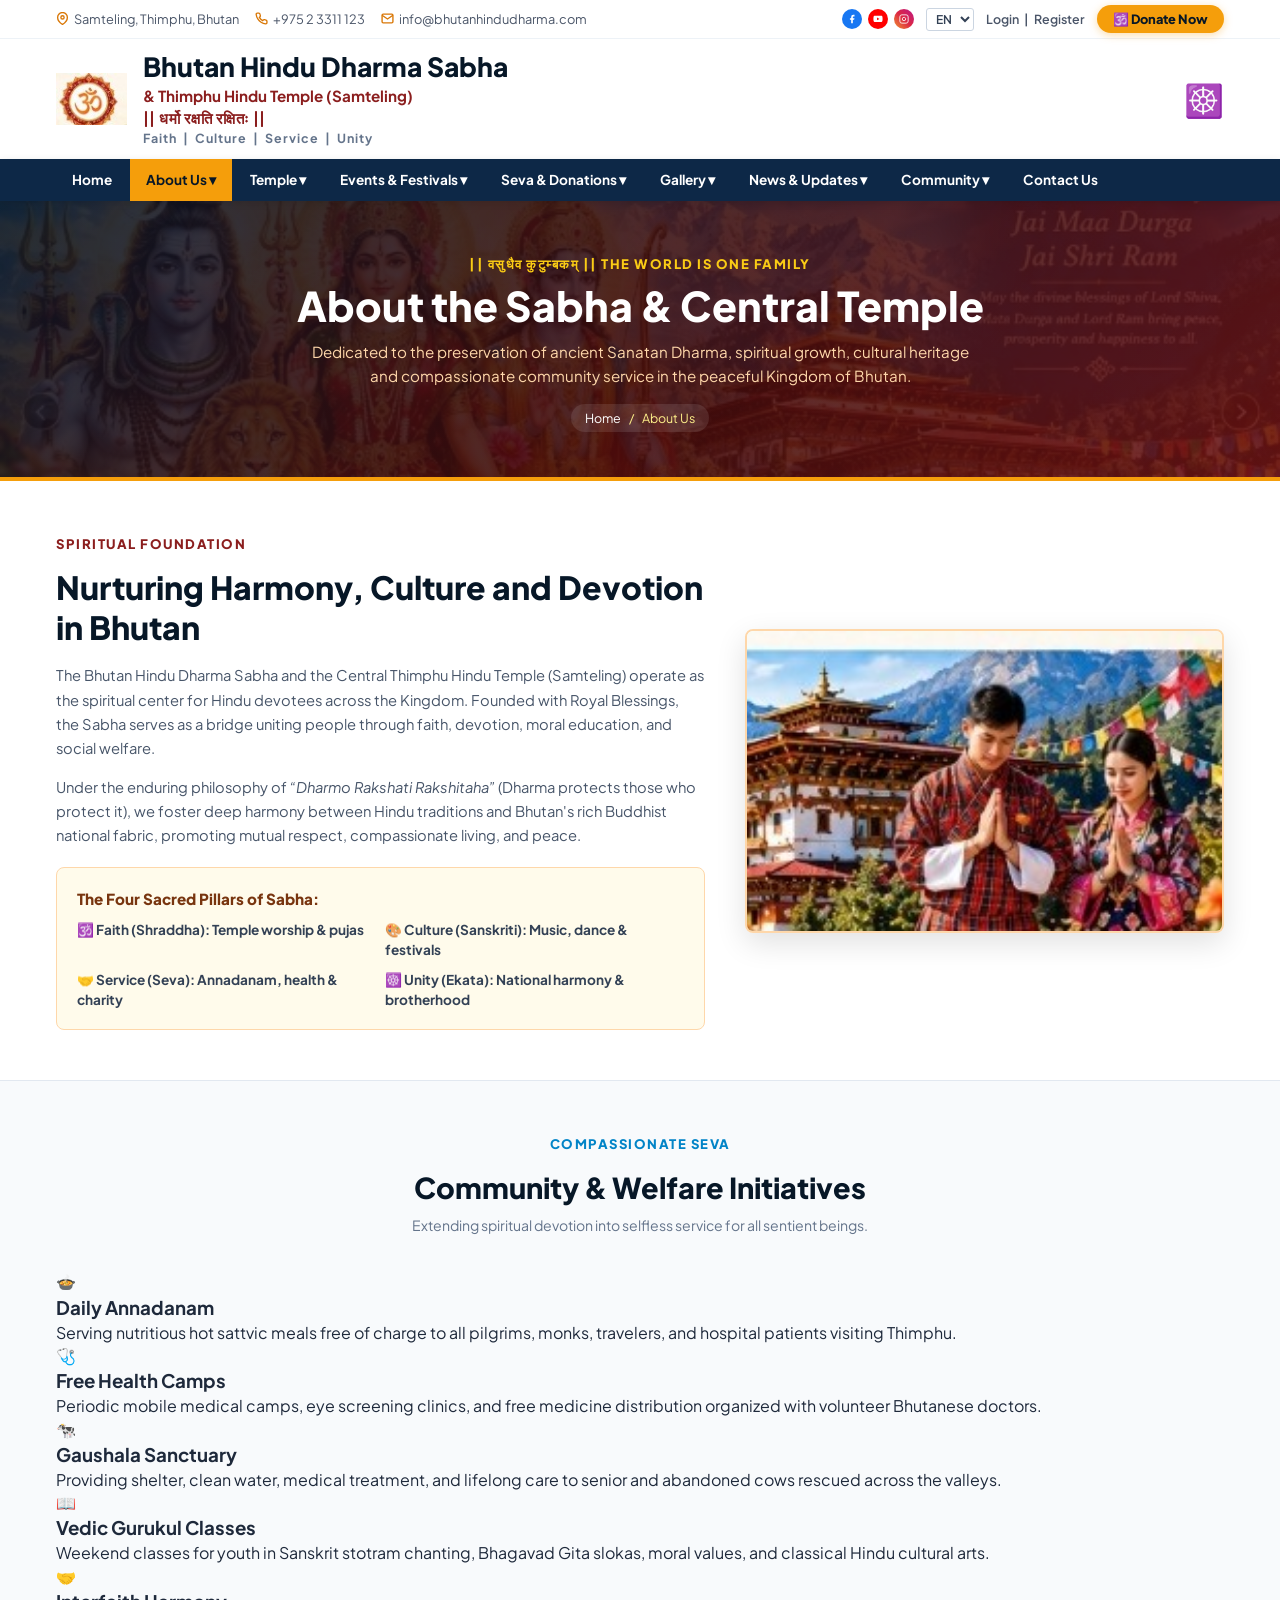
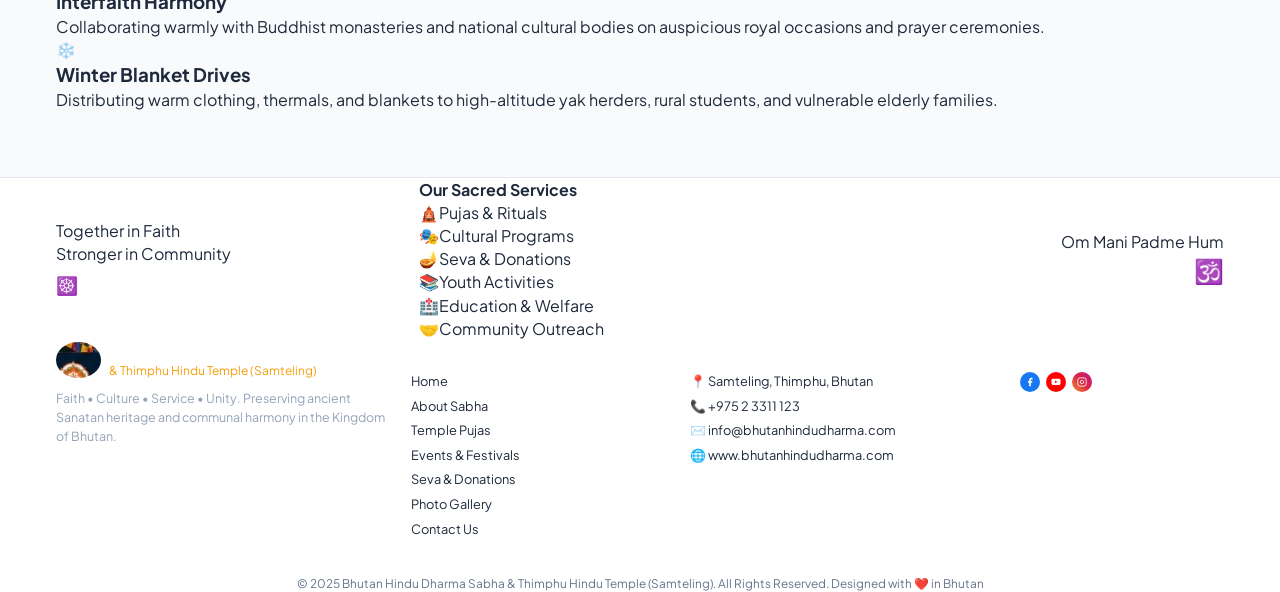
==== about.html @ c42af95c "Complete all public pages: donate seva, events panchang, pujas, about sabha, gallery, contact with m" ====
<!DOCTYPE html>
<html lang="en">
<head>
  <meta charset="UTF-8">
  <meta name="viewport" content="width=device-width, initial-scale=1.0">
  <title>About Us | Bhutan Hindu Dharma Sabha &amp; Thimphu Temple (Samteling)</title>
  <meta name="description" content="Discover the history, spiritual mission, and social welfare activities of Bhutan Hindu Dharma Sabha and the Central Thimphu Hindu Temple in Samteling.">
  <link rel="stylesheet" href="css/style.css">
  <link rel="preconnect" href="https://fonts.googleapis.com">
  <link rel="preconnect" href="https://fonts.gstatic.com" crossorigin>
  <link href="https://fonts.googleapis.com/css2?family=Plus+Jakarta+Sans:wght@500;600;700;800;900&display=swap" rel="stylesheet">
</head>
<body>

  <!-- TOP BAR -->
  <header class="temple-top-bar">
    <div class="container">
      <div class="top-bar-contact-info">
        <div class="top-contact-item">
          <svg width="13" height="13" viewBox="0 0 24 24" fill="none" stroke="currentColor" stroke-width="2.5"><path d="M21 10c0 7-9 13-9 13s-9-6-9-13a9 9 0 0 1 18 0z"></path><circle cx="12" cy="10" r="3"></circle></svg>
          <span>Samteling, Thimphu, Bhutan</span>
        </div>
        <div class="top-contact-item">
          <svg width="13" height="13" viewBox="0 0 24 24" fill="none" stroke="currentColor" stroke-width="2.5"><path d="M22 16.92v3a2 2 0 0 1-2.18 2 19.79 19.79 0 0 1-8.63-3.07 19.5 19.5 0 0 1-6-6 19.79 19.79 0 0 1-3.07-8.67A2 2 0 0 1 4.11 2h3a2 2 0 0 1 2 1.72 12.84 12.84 0 0 0 .7 2.81 2 2 0 0 1-.45 2.11L8.09 9.91a16 16 0 0 0 6 6l1.27-1.27a2 2 0 0 1 2.11-.45 12.84 12.84 0 0 0 2.81.7A2 2 0 0 1 22 16.92z"></path></svg>
          <a href="tel:+97523311123">+975 2 3311 123</a>
        </div>
        <div class="top-contact-item">
          <svg width="13" height="13" viewBox="0 0 24 24" fill="none" stroke="currentColor" stroke-width="2.5"><path d="M4 4h16c1.1 0 2 .9 2 2v12c0 1.1-.9 2-2 2H4c-1.1 0-2-.9-2-2V6c0-1.1.9-2 2-2z"></path><polyline points="22,6 12,13 2,6"></polyline></svg>
          <a href="mailto:info@bhutanhindudharma.com">info@bhutanhindudharma.com</a>
        </div>
      </div>

      <div class="top-bar-user-area">
        <div class="temple-social-row">
          <a href="#" class="social-circle-temple fb"><svg width="10" height="10" viewBox="0 0 24 24" fill="currentColor"><path d="M18 2h-3a5 5 0 0 0-5 5v3H7v4h3v8h4v-8h3l1-4h-4V7a1 1 0 0 1 1-1h3z"/></svg></a>
          <a href="#" class="social-circle-temple yt"><svg width="10" height="10" viewBox="0 0 24 24" fill="currentColor"><path d="M22.54 6.42a2.78 2.78 0 0 0-1.94-2C18.88 4 12 4 12 4s-6.88 0-8.6.46a2.78 2.78 0 0 0-1.94 2A29 29 0 0 0 1 11.75a29 29 0 0 0 .46 5.33A2.78 2.78 0 0 0 3.4 19c1.72.46 8.6.46 8.6.46s6.88 0 8.6-.46a2.78 2.78 0 0 0 1.94-2 29 29 0 0 0 .46-5.25 29 29 0 0 0-.46-5.33zM9.75 15.02V8.48l5.75 3.27-5.75 3.27z"/></svg></a>
          <a href="#" class="social-circle-temple ig"><svg width="10" height="10" viewBox="0 0 24 24" fill="none" stroke="currentColor" stroke-width="2"><rect x="2" y="2" width="20" height="20" rx="5" ry="5"></rect><path d="M16 11.37A4 4 0 1 1 12.63 8 4 4 0 0 1 16 11.37z"></path></svg></a>
        </div>

        <select class="lang-dropdown-mini" aria-label="Language selection">
          <option>EN</option>
          <option>DZ</option>
        </select>

        <div class="user-login-register">
          <a href="#" onclick="alert('Devotee Portal Login')">Login</a>
          <span>|</span>
          <a href="#" onclick="alert('Register as Member')">Register</a>
        </div>

        <button type="button" class="btn-donate-saffron" data-open-modal="donate">
          <span>🕉️ Donate Now</span>
        </button>
      </div>
    </div>
  </header>

  <!-- MAIN HEADER -->
  <header class="temple-main-header">
    <div class="container temple-header-row">
      <div class="temple-brand-cluster">
        <a href="index.html" style="display:flex; align-items:center; gap:16px;">
          <img src="assets/om-crest.jpg" alt="Om Medallion" class="om-crest-image" title="Click to ring temple bell">
          <div class="temple-text-titles">
            <h1 class="temple-h1-name">Bhutan Hindu Dharma Sabha</h1>
            <div class="temple-h1-sub">&amp; Thimphu Hindu Temple (Samteling)</div>
            <div class="temple-motto-shloka">|| धर्मो रक्षति रक्षितः ||</div>
            <div class="temple-four-pillars">Faith &nbsp;|&nbsp; Culture &nbsp;|&nbsp; Service &nbsp;|&nbsp; Unity</div>
          </div>
        </a>
      </div>

      <div class="endless-knot-icon">
        <span style="color:#d97706; font-size:2rem;">☸️</span>
      </div>
    </div>
  </header>

  <!-- NAVIGATION RIBBON -->
  <nav class="temple-nav-ribbon" aria-label="Main Sanctuary Navigation">
    <div class="container">
      <ul class="temple-nav-list">
        <li class="temple-nav-item"><a href="index.html">Home</a></li>
        <li class="temple-nav-item active"><a href="about.html">About Us ▾</a></li>
        <li class="temple-nav-item"><a href="pujas.html">Temple ▾</a></li>
        <li class="temple-nav-item"><a href="events.html">Events &amp; Festivals ▾</a></li>
        <li class="temple-nav-item"><a href="donate.html">Seva &amp; Donations ▾</a></li>
        <li class="temple-nav-item"><a href="gallery.html">Gallery ▾</a></li>
        <li class="temple-nav-item"><a href="events.html">News &amp; Updates ▾</a></li>
        <li class="temple-nav-item"><a href="about.html">Community ▾</a></li>
        <li class="temple-nav-item"><a href="contact.html">Contact Us</a></li>
      </ul>
    </div>
  </nav>

  <!-- SUBPAGE HERO BANNER -->
  <section class="subpage-temple-hero">
    <div class="container">
      <span class="subpage-temple-tagline">|| वसुधैव कुटुम्बकम् || The World is One Family</span>
      <h1 class="subpage-temple-title">About the Sabha &amp; Central Temple</h1>
      <p class="subpage-temple-desc">
        Dedicated to the preservation of ancient Sanatan Dharma, spiritual growth, cultural heritage and compassionate community service in the peaceful Kingdom of Bhutan.
      </p>
      <div class="subpage-temple-breadcrumb">
        <a href="index.html">Home</a>
        <span>/</span>
        <span>About Us</span>
      </div>
    </div>
  </section>

  <!-- HERITAGE & MANDATE SECTION -->
  <section style="padding: 50px 0; background: #ffffff;">
    <div class="container">
      <div class="about-temple-grid" style="align-items: center; gap: 40px;">
        <div>
          <span class="subpage-temple-tagline" style="color: #8b1e1e;">Spiritual Foundation</span>
          <h2 style="font-size: 2rem; font-weight: 900; color: #071727; margin: 6px 0 16px; line-height: 1.25;">
            Nurturing Harmony, Culture and Devotion in Bhutan
          </h2>
          <p style="font-size: 0.92rem; color: #475569; line-height: 1.65; margin-bottom: 14px;">
            The Bhutan Hindu Dharma Sabha and the Central Thimphu Hindu Temple (Samteling) operate as the spiritual center for Hindu devotees across the Kingdom. Founded with Royal Blessings, the Sabha serves as a bridge uniting people through faith, devotion, moral education, and social welfare.
          </p>
          <p style="font-size: 0.92rem; color: #475569; line-height: 1.65; margin-bottom: 20px;">
            Under the enduring philosophy of <em>“Dharmo Rakshati Rakshitaha”</em> (Dharma protects those who protect it), we foster deep harmony between Hindu traditions and Bhutan's rich Buddhist national fabric, promoting mutual respect, compassionate living, and peace.
          </p>

          <!-- 4 Pillars Box -->
          <div style="background: #fffbeb; border: 1px solid #fed7aa; border-radius: 8px; padding: 20px;">
            <div style="font-weight: 900; font-size: 0.95rem; color: #78350f; margin-bottom: 10px;">The Four Sacred Pillars of Sabha:</div>
            <div style="display: grid; grid-template-columns: 1fr 1fr; gap: 10px; font-size: 0.85rem; color: #334155; font-weight: 700;">
              <div>🕉️ <strong>Faith (Shraddha):</strong> Temple worship &amp; pujas</div>
              <div>🎨 <strong>Culture (Sanskriti):</strong> Music, dance &amp; festivals</div>
              <div>🤝 <strong>Service (Seva):</strong> Annadanam, health &amp; charity</div>
              <div>☸️ <strong>Unity (Ekata):</strong> National harmony &amp; brotherhood</div>
            </div>
          </div>
        </div>

        <div>
          <img src="assets/devotees-namaste.jpg" alt="Devotees at Samteling Temple" style="width: 100%; border-radius: 8px; box-shadow: 0 10px 30px rgba(0,0,0,0.12); border: 2px solid #fed7aa;">
        </div>
      </div>
    </div>
  </section>

  <!-- COMMUNITY & SOCIAL INITIATIVES -->
  <section style="background: #f8fafc; padding: 50px 0 65px; border-top: 1px solid #e2e8f0; border-bottom: 1px solid #e2e8f0;" id="community">
    <div class="container">
      <div style="text-align: center; max-width: 650px; margin: 0 auto 35px;">
        <span class="subpage-temple-tagline" style="color: #0284c7;">Compassionate Seva</span>
        <h2 style="font-size: 1.8rem; font-weight: 900; color: #071727; margin-top: 6px;">Community &amp; Welfare Initiatives</h2>
        <p style="font-size: 0.88rem; color: #64748b; margin-top: 6px;">Extending spiritual devotion into selfless service for all sentient beings.</p>
      </div>

      <div class="partner-showcase-grid">
        <div class="partner-box-card">
          <div class="partner-icon-large">🍲</div>
          <h3 class="partner-box-title">Daily Annadanam</h3>
          <p class="partner-box-desc">
            Serving nutritious hot sattvic meals free of charge to all pilgrims, monks, travelers, and hospital patients visiting Thimphu.
          </p>
        </div>

        <div class="partner-box-card">
          <div class="partner-icon-large">🩺</div>
          <h3 class="partner-box-title">Free Health Camps</h3>
          <p class="partner-box-desc">
            Periodic mobile medical camps, eye screening clinics, and free medicine distribution organized with volunteer Bhutanese doctors.
          </p>
        </div>

        <div class="partner-box-card">
          <div class="partner-icon-large">🐄</div>
          <h3 class="partner-box-title">Gaushala Sanctuary</h3>
          <p class="partner-box-desc">
            Providing shelter, clean water, medical treatment, and lifelong care to senior and abandoned cows rescued across the valleys.
          </p>
        </div>

        <div class="partner-box-card">
          <div class="partner-icon-large">📖</div>
          <h3 class="partner-box-title">Vedic Gurukul Classes</h3>
          <p class="partner-box-desc">
            Weekend classes for youth in Sanskrit stotram chanting, Bhagavad Gita slokas, moral values, and classical Hindu cultural arts.
          </p>
        </div>

        <div class="partner-box-card">
          <div class="partner-icon-large">🤝</div>
          <h3 class="partner-box-title">Interfaith Harmony</h3>
          <p class="partner-box-desc">
            Collaborating warmly with Buddhist monasteries and national cultural bodies on auspicious royal occasions and prayer ceremonies.
          </p>
        </div>

        <div class="partner-box-card">
          <div class="partner-icon-large">❄️</div>
          <h3 class="partner-box-title">Winter Blanket Drives</h3>
          <p class="partner-box-desc">
            Distributing warm clothing, thermals, and blankets to high-altitude yak herders, rural students, and vulnerable elderly families.
          </p>
        </div>
      </div>
    </div>
  </section>

  <!-- TOGETHER IN FAITH BANNER -->
  <section class="together-banner-section">
    <div class="container">
      <div class="together-banner-flex">
        <div class="together-slogan-left">
          <div class="slogan-line-1">Together in Faith</div>
          <div class="slogan-line-2">Stronger in Community</div>
          <div style="margin-top:8px; font-size:1.1rem; color:#facc15;">☸️</div>
        </div>

        <div class="our-services-gold-box">
          <h4 class="services-gold-title">Our Sacred Services</h4>
          <div class="services-two-cols-list">
            <div class="service-check-item"><span>🛕</span><span>Pujas &amp; Rituals</span></div>
            <div class="service-check-item"><span>🎭</span><span>Cultural Programs</span></div>
            <div class="service-check-item"><span>🪔</span><span>Seva &amp; Donations</span></div>
            <div class="service-check-item"><span>📚</span><span>Youth Activities</span></div>
            <div class="service-check-item"><span>🏥</span><span>Education &amp; Welfare</span></div>
            <div class="service-check-item"><span>🤝</span><span>Community Outreach</span></div>
          </div>
        </div>

        <div class="stupa-mantra-right">
          <div class="tibetan-mantra-text">Om Mani Padme Hum</div>
          <div style="font-size:1.5rem; color:#facc15;">🕉️</div>
        </div>
      </div>
    </div>
  </section>

  <!-- FOOTER -->
  <footer class="temple-main-footer">
    <div class="container">
      <div class="temple-footer-grid-row">
        <div>
          <div style="display:flex; align-items:center; gap:8px; margin-bottom:10px;">
            <img src="assets/footer-om.jpg" alt="Bhutan Hindu Dharma Logo" style="height:36px; border-radius:50%;">
            <div>
              <div style="font-weight:800; font-size:0.95rem; color:#fff;">Bhutan Hindu Dharma Sabha</div>
              <div style="font-size:0.75rem; color:#f59e0b;">&amp; Thimphu Hindu Temple (Samteling)</div>
            </div>
          </div>
          <p style="font-size:0.78rem; color:#94a3b8; line-height:1.5;">
            Faith &bull; Culture &bull; Service &bull; Unity. Preserving ancient Sanatan heritage and communal harmony in the Kingdom of Bhutan.
          </p>
        </div>

        <div>
          <h4 class="temple-footer-heading">Quick Links</h4>
          <ul class="temple-footer-nav-list">
            <li><a href="index.html">Home</a></li>
            <li><a href="about.html">About Sabha</a></li>
            <li><a href="pujas.html">Temple Pujas</a></li>
            <li><a href="events.html">Events &amp; Festivals</a></li>
            <li><a href="donate.html">Seva &amp; Donations</a></li>
            <li><a href="gallery.html">Photo Gallery</a></li>
            <li><a href="contact.html">Contact Us</a></li>
          </ul>
        </div>

        <div>
          <h4 class="temple-footer-heading">Contact Us</h4>
          <ul class="temple-footer-nav-list">
            <li>📍 Samteling, Thimphu, Bhutan</li>
            <li>📞 +975 2 3311 123</li>
            <li>✉️ info@bhutanhindudharma.com</li>
            <li>🌐 www.bhutanhindudharma.com</li>
          </ul>
        </div>

        <div>
          <h4 class="temple-footer-heading">Follow Us</h4>
          <div class="temple-social-row" style="margin-bottom:12px;">
            <a href="#" class="social-circle-temple fb"><svg width="10" height="10" viewBox="0 0 24 24" fill="currentColor"><path d="M18 2h-3a5 5 0 0 0-5 5v3H7v4h3v8h4v-8h3l1-4h-4V7a1 1 0 0 1 1-1h3z"/></svg></a>
            <a href="#" class="social-circle-temple yt"><svg width="10" height="10" viewBox="0 0 24 24" fill="currentColor"><path d="M22.54 6.42a2.78 2.78 0 0 0-1.94-2C18.88 4 12 4 12 4s-6.88 0-8.6.46a2.78 2.78 0 0 0-1.94 2A29 29 0 0 0 1 11.75a29 29 0 0 0 .46 5.33A2.78 2.78 0 0 0 3.4 19c1.72.46 8.6.46 8.6.46s6.88 0 8.6-.46a2.78 2.78 0 0 0 1.94-2 29 29 0 0 0 .46-5.25 29 29 0 0 0-.46-5.33zM9.75 15.02V8.48l5.75 3.27-5.75 3.27z"/></svg></a>
            <a href="#" class="social-circle-temple ig"><svg width="10" height="10" viewBox="0 0 24 24" fill="none" stroke="currentColor" stroke-width="2"><rect x="2" y="2" width="20" height="20" rx="5" ry="5"></rect><path d="M16 11.37A4 4 0 1 1 12.63 8 4 4 0 0 1 16 11.37z"></path></svg></a>
          </div>
        </div>
      </div>

      <div class="temple-footer-bottom-bar">
        &copy; 2025 Bhutan Hindu Dharma Sabha &amp; Thimphu Hindu Temple (Samteling). All Rights Reserved. Designed with ❤️ in Bhutan
      </div>
    </div>
  </footer>

  <script src="js/main.js"></script>
</body>
</html>
---- css/style.css ----
/* ==========================================================================
   BHUTAN HINDU DHARMA SABHA - Exact Match to Design Mockup
   Spiritual Sanctuary, Thimphu Hindu Temple (Samteling)
   ========================================================================== */

:root {
  --saffron-gold: #f59e0b;
  --saffron-dark: #d97706;
  --divine-crimson: #8b1e1e;
  --divine-maroon: #6b1414;
  --temple-navy: #071727;
  --temple-navy-mid: #0d2847;
  --text-dark: #1e293b;
  --text-muted: #64748b;
  --border-gold: #fde68a;
  --border-light: #e2e8f0;
  --radius-sm: 4px;
  --radius-md: 8px;
  --radius-lg: 12px;
  --radius-full: 9999px;
  --container-max: 1200px;
}

*, *::before, *::after {
  box-sizing: border-box;
  margin: 0;
  padding: 0;
}

body {
  font-family: 'Plus Jakarta Sans', -apple-system, BlinkMacSystemFont, 'Segoe UI', Roboto, sans-serif;
  color: var(--text-dark);
  background-color: #ffffff;
  line-height: 1.45;
  -webkit-font-smoothing: antialiased;
  overflow-x: hidden;
}

a {
  color: inherit;
  text-decoration: none;
}

img {
  max-width: 100%;
  height: auto;
  display: block;
}

button, input, select {
  font-family: inherit;
}

.container {
  width: 100%;
  max-width: var(--container-max);
  margin: 0 auto;
  padding: 0 16px;
}

/* ==========================================================================
   TOP BAR
   ========================================================================== */
.temple-top-bar {
  background-color: #ffffff;
  border-bottom: 1px solid #edf2f7;
  padding: 5px 0;
  font-size: 0.8rem;
  color: #4a5568;
}

.temple-top-bar .container {
  display: flex;
  justify-content: space-between;
  align-items: center;
  flex-wrap: wrap;
  gap: 10px;
}

.top-bar-contact-info {
  display: flex;
  align-items: center;
  gap: 16px;
  flex-wrap: wrap;
}

.top-contact-item {
  display: inline-flex;
  align-items: center;
  gap: 5px;
}

.top-contact-item svg {
  color: var(--saffron-dark);
  flex-shrink: 0;
}

.top-bar-user-area {
  display: flex;
  align-items: center;
  gap: 12px;
}

.temple-social-row {
  display: flex;
  align-items: center;
  gap: 6px;
}

.social-circle-temple {
  width: 20px;
  height: 20px;
  border-radius: 50%;
  display: flex;
  align-items: center;
  justify-content: center;
  color: #ffffff;
}

.social-circle-temple.fb { background: #1877f2; }
.social-circle-temple.yt { background: #ff0000; }
.social-circle-temple.ig { background: linear-gradient(45deg, #f09433, #dc2743, #bc1888); }

.lang-dropdown-mini {
  border: 1px solid #cbd5e1;
  background: transparent;
  padding: 2px 5px;
  border-radius: 3px;
  font-size: 0.75rem;
  color: #334155;
  font-weight: 600;
  cursor: pointer;
}

.user-login-register {
  display: flex;
  align-items: center;
  gap: 5px;
  font-weight: 600;
  font-size: 0.78rem;
}

.btn-donate-saffron {
  background: #f59e0b;
  color: #071727;
  font-weight: 800;
  font-size: 0.8rem;
  padding: 6px 16px;
  border-radius: var(--radius-full);
  display: inline-flex;
  align-items: center;
  gap: 6px;
  border: none;
  cursor: pointer;
  box-shadow: 0 2px 8px rgba(245, 158, 11, 0.35);
  transition: all 0.2s;
}

.btn-donate-saffron:hover {
  background: #d97706;
  color: #ffffff;
}

/* ==========================================================================
   MAIN HEADER (OM CREST & SANSKRIT MOTTO)
   ========================================================================== */
.temple-main-header {
  background: #ffffff;
  padding: 12px 0;
}

.temple-header-row {
  display: flex;
  align-items: center;
  justify-content: space-between;
}

.temple-brand-cluster {
  display: flex;
  align-items: center;
  gap: 14px;
}

.om-crest-image {
  height: 52px;
  width: auto;
  cursor: pointer;
  transition: transform 0.2s;
}

.om-crest-image:hover {
  transform: scale(1.05);
}

.temple-text-titles {
  display: flex;
  flex-direction: column;
}

.temple-h1-name {
  font-size: clamp(1.2rem, 2.3vw, 1.65rem);
  font-weight: 800;
  color: #071727;
  line-height: 1.2;
}

.temple-h1-sub {
  font-size: 0.95rem;
  font-weight: 700;
  color: var(--divine-crimson);
  margin-top: 2px;
}

.temple-motto-shloka {
  font-size: 0.95rem;
  font-weight: 700;
  color: var(--divine-crimson);
  letter-spacing: 0.5px;
}

.temple-four-pillars {
  font-size: 0.78rem;
  font-weight: 700;
  color: #64748b;
  letter-spacing: 1px;
}

.endless-knot-icon {
  font-size: 1.8rem;
  color: #d97706;
}

/* ==========================================================================
   NAVIGATION BAR
   ========================================================================== */
.temple-nav-ribbon {
  background: #0d2847;
  position: sticky;
  top: 0;
  z-index: 100;
  box-shadow: 0 2px 8px rgba(0,0,0,0.1);
}

.temple-nav-list {
  display: flex;
  align-items: center;
  list-style: none;
  gap: 2px;
}

.temple-nav-item a {
  display: inline-flex;
  align-items: center;
  gap: 4px;
  padding: 11px 16px;
  font-size: 0.85rem;
  font-weight: 700;
  color: #ffffff;
  transition: all 0.2s;
}

.temple-nav-item a:hover {
  background: rgba(255, 255, 255, 0.1);
  color: var(--saffron-gold);
}

.temple-nav-item.active a {
  background: #f59e0b;
  color: #071727;
}

/* ==========================================================================
   DIVINE HERO BANNER (EXACT IMAGE CROP)
   ========================================================================== */
.divine-hero-banner {
  position: relative;
  background: linear-gradient(90deg, rgba(7, 23, 39, 0.1) 0%, rgba(7, 23, 39, 0.7) 60%, rgba(7, 23, 39, 0.92) 100%),
              url('../assets/divine-hero.jpg') center left / cover no-repeat;
  color: #ffffff;
  padding: 50px 0 60px;
  min-height: 380px;
  display: flex;
  align-items: center;
}

.divine-hero-grid {
  display: grid;
  grid-template-columns: 1.1fr 0.9fr;
  align-items: center;
  gap: 30px;
}

.divine-verses-box {
  margin-left: auto;
  max-width: 440px;
  text-align: right;
}

.divine-shloka-names {
  font-size: clamp(1.8rem, 3vw, 2.5rem);
  font-weight: 900;
  line-height: 1.25;
  color: #ffffff;
  margin-bottom: 12px;
  text-shadow: 0 3px 12px rgba(0,0,0,0.7);
}

.divine-shloka-names span.om { color: var(--saffron-gold); display: block; }
.divine-shloka-names span.durga { color: #f87171; display: block; }
.divine-shloka-names span.ram { color: #facc15; display: block; }

.divine-blessing-quote {
  font-size: 0.95rem;
  color: #e2e8f0;
  line-height: 1.55;
  font-style: italic;
  margin-bottom: 18px;
}

/* ==========================================================================
   6 QUICK ACTION CARDS (EXACT MATCH)
   ========================================================================== */
.quick-cards-section {
  padding: 30px 0 35px;
  background: #ffffff;
}

.quick-cards-grid-row {
  display: grid;
  grid-template-columns: repeat(6, 1fr);
  gap: 12px;
}

.temple-quick-card {
  background: #ffffff;
  border: 1px solid var(--border-gold);
  border-radius: var(--radius-sm);
  padding: 16px 10px;
  text-align: center;
  box-shadow: 0 4px 12px rgba(0,0,0,0.05);
  display: flex;
  flex-direction: column;
  align-items: center;
  gap: 6px;
  cursor: pointer;
  position: relative;
  transition: all 0.2s ease;
}

.temple-quick-card:hover {
  transform: translateY(-4px);
  box-shadow: 0 8px 20px rgba(245, 158, 11, 0.2);
  border-color: var(--saffron-dark);
}

.quick-icon-circle {
  width: 38px;
  height: 38px;
  border-radius: 50%;
  background: #fef3c7;
  color: #d97706;
  display: flex;
  align-items: center;
  justify-content: center;
  font-size: 1.25rem;
}

.live-stream-red-badge {
  position: absolute;
  top: 8px;
  right: 8px;
  background: #ef4444;
  color: #ffffff;
  font-size: 0.6rem;
  font-weight: 800;
  padding: 1px 5px;
  border-radius: 3px;
}

.quick-card-title-text {
  font-size: 0.85rem;
  font-weight: 800;
  color: #071727;
  line-height: 1.25;
}

.quick-card-sub-text {
  font-size: 0.68rem;
  color: #64748b;
  line-height: 1.3;
}

/* ==========================================================================
   ABOUT US SECTION WITH DEVOTEES IN NAMASTE
   ========================================================================== */
.about-temple-section {
  padding: 35px 0 45px;
  background: #fafaf9;
  border-top: 1px solid #edf2f7;
}

.about-temple-grid {
  display: grid;
  grid-template-columns: 1.15fr 0.85fr;
  gap: 32px;
  align-items: center;
}

.about-temple-text-col {
  display: flex;
  flex-direction: column;
}

.about-tag-crimson {
  font-size: 1.25rem;
  font-weight: 900;
  color: var(--divine-crimson);
  margin-bottom: 4px;
}

.about-temple-subtitle {
  font-size: 1.05rem;
  font-weight: 800;
  color: #071727;
  margin-bottom: 12px;
}

.about-temple-desc {
  font-size: 0.88rem;
  color: #475569;
  line-height: 1.65;
  margin-bottom: 20px;
}

.btn-crimson-pill {
  background: var(--divine-crimson);
  color: #ffffff;
  font-weight: 800;
  font-size: 0.85rem;
  padding: 9px 22px;
  border-radius: var(--radius-full);
  display: inline-flex;
  align-items: center;
  gap: 6px;
  border: none;
  cursor: pointer;
  align-self: flex-start;
  transition: all 0.2s;
}

.btn-crimson-pill:hover {
  background: var(--divine-maroon);
}

.about-temple-photo-box {
  border-radius: var(--radius-sm);
  overflow: hidden;
  box-shadow: 0 8px 25px rgba(0,0,0,0.1);
  border: 2px solid #fde68a;
}

.about-temple-photo-box img {
  width: 100%;
  height: auto;
  object-fit: cover;
}

/* ==========================================================================
   3-COLUMN SECTION (EVENTS, LIVE, NEWS)
   ========================================================================== */
.temple-three-cols-section {
  padding: 35px 0 45px;
  background: #ffffff;
}

.three-cols-layout-grid {
  display: grid;
  grid-template-columns: 1.1fr 1fr 1.1fr;
  gap: 20px;
}

.three-col-card {
  background: #ffffff;
  border: 1px solid #e2e8f0;
  border-radius: var(--radius-sm);
  padding: 16px;
  box-shadow: 0 2px 8px rgba(0,0,0,0.04);
  display: flex;
  flex-direction: column;
}

.col-card-head {
  display: flex;
  justify-content: space-between;
  align-items: center;
  padding-bottom: 10px;
  border-bottom: 1px solid #e2e8f0;
  margin-bottom: 14px;
}

.col-card-title {
  font-size: 0.98rem;
  font-weight: 800;
  color: #071727;
  display: flex;
  align-items: center;
  gap: 6px;
}

.col-card-link {
  font-size: 0.78rem;
  font-weight: 700;
  color: var(--divine-crimson);
}

/* Events List */
.events-listing-column {
  display: flex;
  flex-direction: column;
  gap: 10px;
}

.event-box-row {
  display: flex;
  align-items: center;
  gap: 12px;
  padding: 8px;
  border: 1px solid #e2e8f0;
  border-radius: 4px;
  cursor: pointer;
  transition: all 0.2s;
}

.event-box-row:hover {
  border-color: #f59e0b;
  background: #fefce8;
}

.event-red-date {
  background: var(--divine-crimson);
  color: #ffffff;
  text-align: center;
  padding: 4px 8px;
  border-radius: 3px;
  min-width: 42px;
}

.event-red-day { font-size: 1rem; font-weight: 900; line-height: 1; }
.event-red-month { font-size: 0.6rem; font-weight: 800; text-transform: uppercase; }

.event-details-text {
  flex-grow: 1;
}

.event-title-line { font-size: 0.82rem; font-weight: 800; color: #071727; }
.event-loc-line { font-size: 0.72rem; color: #64748b; }

/* Live Stream Center */
.live-stream-center-box {
  display: flex;
  flex-direction: column;
  gap: 10px;
  text-align: center;
}

.live-stream-preview-img {
  position: relative;
  height: 145px;
  background: #000;
  border-radius: 4px;
  overflow: hidden;
  cursor: pointer;
}

.live-stream-preview-img img {
  width: 100%;
  height: 100%;
  object-fit: cover;
  opacity: 0.88;
}

.live-play-circle-center {
  position: absolute;
  top: 50%;
  left: 50%;
  transform: translate(-50%, -50%);
  width: 40px;
  height: 40px;
  border-radius: 50%;
  background: rgba(239, 68, 68, 0.9);
  color: #ffffff;
  display: flex;
  align-items: center;
  justify-content: center;
  font-size: 1.1rem;
}

.btn-watch-live-crimson {
  background: var(--divine-crimson);
  color: #ffffff;
  padding: 8px 22px;
  border-radius: var(--radius-full);
  font-weight: 800;
  font-size: 0.84rem;
  border: none;
  cursor: pointer;
  align-self: center;
}

/* News List Right */
.news-listing-column {
  display: flex;
  flex-direction: column;
  gap: 10px;
}

.news-box-row {
  display: flex;
  gap: 10px;
  align-items: center;
  cursor: pointer;
  padding-bottom: 6px;
  border-bottom: 1px solid #f1f5f9;
}

.news-box-row:last-child {
  border-bottom: none;
}

.news-thumb-img {
  width: 48px;
  height: 36px;
  border-radius: 3px;
  object-fit: cover;
  flex-shrink: 0;
}

.news-text-title {
  font-size: 0.8rem;
  font-weight: 700;
  color: #1e293b;
  line-height: 1.25;
}

.news-text-date {
  font-size: 0.68rem;
  color: #94a3b8;
  margin-top: 2px;
}

/* ==========================================================================
   OUR GALLERY (5 PHOTOS ROW)
   ========================================================================== */
.gallery-strip-section {
  padding: 30px 0 45px;
  background: #ffffff;
}

.gallery-photos-grid {
  display: grid;
  grid-template-columns: repeat(5, 1fr);
  gap: 12px;
}

.gallery-photo-item {
  height: 125px;
  border-radius: var(--radius-sm);
  overflow: hidden;
  cursor: pointer;
  border: 1px solid #e2e8f0;
}

.gallery-photo-item img {
  width: 100%;
  height: 100%;
  object-fit: cover;
  transition: transform 0.3s;
}

.gallery-photo-item:hover img {
  transform: scale(1.06);
}

/* ==========================================================================
   BANNER: TOGETHER IN FAITH & SERVICES
   ========================================================================== */
.together-faith-banner-wrap {
  background: #071727 url('../assets/together-banner.jpg') center center / cover no-repeat;
  color: #ffffff;
  padding: 35px 0;
}

.together-banner-flex {
  display: grid;
  grid-template-columns: 1fr 1.3fr 1fr;
  align-items: center;
  gap: 24px;
}

.together-title-left {
  font-size: 1.45rem;
  font-weight: 800;
  line-height: 1.3;
}

.services-white-box {
  background: #ffffff;
  color: #071727;
  padding: 16px 20px;
  border-radius: var(--radius-sm);
  box-shadow: 0 4px 20px rgba(0,0,0,0.25);
}

.services-box-title {
  font-size: 0.95rem;
  font-weight: 800;
  color: var(--divine-crimson);
  text-align: center;
  margin-bottom: 10px;
}

.services-2col-list {
  display: grid;
  grid-template-columns: 1fr 1fr;
  gap: 8px;
  font-size: 0.78rem;
  font-weight: 700;
}

.service-bullet-item {
  display: flex;
  align-items: center;
  gap: 6px;
  color: #334155;
}

.stupa-mantra-right {
  text-align: right;
  display: flex;
  flex-direction: column;
  align-items: flex-end;
}

/* ==========================================================================
   FOOTER (EXACT MATCH)
   ========================================================================== */
.temple-footer-wrap {
  background: #071727;
  color: #cbd5e1;
  padding: 35px 0 15px;
}

.temple-footer-grid-row {
  display: grid;
  grid-template-columns: 1.3fr 1fr 1.2fr 0.8fr;
  gap: 24px;
  margin-bottom: 24px;
}

.temple-footer-heading {
  font-size: 0.88rem;
  font-weight: 800;
  color: #ffffff;
  margin-bottom: 12px;
}

.temple-footer-nav-list {
  list-style: none;
  display: flex;
  flex-direction: column;
  gap: 6px;
  font-size: 0.8rem;
}

.temple-footer-nav-list a:hover {
  color: var(--saffron-gold);
}

.temple-footer-bottom-bar {
  border-top: 1px solid rgba(255, 255, 255, 0.08);
  padding-top: 12px;
  text-align: center;
  font-size: 0.74rem;
  color: #64748b;
}

/* ==========================================================================
   RESPONSIVE QUERIES
   ========================================================================== */
@media (max-width: 1024px) {
  .quick-cards-grid-row {
    grid-template-columns: repeat(3, 1fr);
  }
  .three-cols-layout-grid {
    grid-template-columns: 1fr;
  }
  .together-banner-flex {
    grid-template-columns: 1fr;
    text-align: center;
  }
  .stupa-mantra-right {
    align-items: center;
  }
  .gallery-photos-grid {
    grid-template-columns: repeat(3, 1fr);
  }
}

@media (max-width: 768px) {
  .divine-hero-grid {
    grid-template-columns: 1fr;
  }
  .divine-verses-box {
    text-align: center;
    margin-right: auto;
  }
  .quick-cards-grid-row {
    grid-template-columns: repeat(2, 1fr);
  }
  .about-temple-grid {
    grid-template-columns: 1fr;
  }
  .gallery-photos-grid {
    grid-template-columns: repeat(2, 1fr);
  }
  .temple-footer-grid-row {
    grid-template-columns: 1fr;
    text-align: center;
  }
}


/* ==========================================================================
   TEMPLE SUBPAGE SUITE (Donate, Events, Pujas, About, Gallery, Contact)
   Ultra-consistent with Sanatan Dharma Sanctuary Design Comp
   ========================================================================== */

.subpage-temple-hero {
  background: linear-gradient(135deg, #071727 0%, #3d0c0c 50%, #6b1414 100%);
  color: #ffffff;
  padding: 50px 0 45px;
  border-bottom: 4px solid var(--saffron-gold);
  position: relative;
  text-align: center;
}

.subpage-temple-hero::before {
  content: '';
  position: absolute;
  top: 0;
  left: 0;
  right: 0;
  bottom: 0;
  background: url('../assets/divine-hero.jpg') center right / cover no-repeat;
  opacity: 0.12;
  pointer-events: none;
}

.subpage-temple-hero .container {
  position: relative;
  z-index: 1;
}

.subpage-temple-tagline {
  font-size: 0.82rem;
  font-weight: 800;
  color: #facc15;
  text-transform: uppercase;
  letter-spacing: 1.5px;
  margin-bottom: 8px;
  display: inline-block;
}

.subpage-temple-title {
  font-size: clamp(2rem, 3.2vw, 2.7rem);
  font-weight: 900;
  line-height: 1.2;
  margin-bottom: 10px;
  color: #ffffff;
}

.subpage-temple-desc {
  font-size: 0.95rem;
  color: #fed7aa;
  max-width: 680px;
  margin: 0 auto 16px;
  line-height: 1.6;
}

.subpage-temple-breadcrumb {
  display: inline-flex;
  align-items: center;
  gap: 8px;
  background: rgba(255, 255, 255, 0.1);
  padding: 5px 14px;
  border-radius: var(--radius-full);
  font-size: 0.78rem;
  color: #fef08a;
}

.subpage-temple-breadcrumb a {
  color: #ffffff;
}

.subpage-temple-breadcrumb a:hover {
  text-decoration: underline;
}

/* Causes & Seva Grid */
.cause-cards-grid {
  display: grid;
  grid-template-columns: repeat(3, 1fr);
  gap: 24px;
  margin: 35px 0 50px;
}

.cause-card-box {
  background: #ffffff;
  border: 1px solid #fed7aa;
  border-radius: var(--radius-md);
  overflow: hidden;
  box-shadow: 0 4px 15px rgba(139, 30, 30, 0.06);
  display: flex;
  flex-direction: column;
  transition: transform 0.2s, box-shadow 0.2s;
}

.cause-card-box:hover {
  transform: translateY(-4px);
  box-shadow: 0 10px 25px rgba(139, 30, 30, 0.12);
}

.cause-photo-frame {
  height: 170px;
  overflow: hidden;
}

.cause-photo-frame img {
  width: 100%;
  height: 100%;
  object-fit: cover;
}

.cause-card-content {
  padding: 22px;
  display: flex;
  flex-direction: column;
  flex-grow: 1;
}

.cause-card-title {
  font-size: 1.15rem;
  font-weight: 800;
  color: #6b1414;
  margin-bottom: 8px;
}

.cause-card-desc {
  font-size: 0.84rem;
  color: #64748b;
  line-height: 1.5;
  margin-bottom: 16px;
  flex-grow: 1;
}

.cause-progress-bar-bg {
  height: 8px;
  background: #f1f5f9;
  border-radius: 4px;
  overflow: hidden;
  margin-bottom: 10px;
}

.cause-progress-bar-fill {
  height: 100%;
  background: linear-gradient(90deg, #f59e0b, #d97706);
  border-radius: 4px;
}

.cause-stats-split {
  display: flex;
  justify-content: space-between;
  font-size: 0.78rem;
  font-weight: 700;
  color: #475569;
  margin-bottom: 16px;
}

/* Preset Donation Buttons */
.donation-preset-row {
  display: flex;
  gap: 10px;
  flex-wrap: wrap;
  margin: 14px 0;
}

.preset-amount-pill {
  padding: 8px 16px;
  border: 1px solid #cbd5e1;
  background: #ffffff;
  border-radius: var(--radius-sm);
  font-size: 0.86rem;
  font-weight: 700;
  color: #1e293b;
  cursor: pointer;
  transition: all 0.2s;
}

.preset-amount-pill:hover,
.preset-amount-pill.active {
  background: #8b1e1e;
  color: #ffffff;
  border-color: #8b1e1e;
}

/* Panchang Calendar Table */
.panchang-table {
  width: 100%;
  border-collapse: collapse;
  background: #ffffff;
  border: 1px solid #fed7aa;
  border-radius: var(--radius-sm);
  overflow: hidden;
  box-shadow: 0 4px 15px rgba(0,0,0,0.03);
  margin-top: 20px;
}

.panchang-table th {
  background: #071727;
  color: #facc15;
  padding: 12px 14px;
  font-size: 0.82rem;
  font-weight: 800;
  text-align: left;
  letter-spacing: 0.5px;
}

.panchang-table td {
  padding: 12px 14px;
  border-bottom: 1px solid #f1f5f9;
  font-size: 0.84rem;
  color: #334155;
}

.panchang-table tr:hover {
  background: #fffbeb;
}

/* Puja Offerings Grid */
.pujas-catalog-grid {
  display: grid;
  grid-template-columns: repeat(3, 1fr);
  gap: 24px;
  margin-top: 30px;
}

.puja-card-tile {
  background: #ffffff;
  border: 1px solid #fde68a;
  border-radius: var(--radius-md);
  padding: 24px 20px;
  box-shadow: 0 4px 12px rgba(0,0,0,0.03);
  display: flex;
  flex-direction: column;
  transition: all 0.25s;
}

.puja-card-tile:hover {
  border-color: #f59e0b;
  transform: translateY(-3px);
  box-shadow: 0 8px 20px rgba(245, 158, 11, 0.15);
}

.puja-deity-symbol {
  font-size: 2rem;
  margin-bottom: 10px;
}

.puja-tile-title {
  font-size: 1.15rem;
  font-weight: 800;
  color: #6b1414;
  margin-bottom: 6px;
}

.puja-tile-dakshina {
  font-size: 1.1rem;
  font-weight: 900;
  color: #d97706;
  margin-bottom: 10px;
}

.puja-tile-desc {
  font-size: 0.82rem;
  color: #64748b;
  line-height: 1.5;
  margin-bottom: 16px;
  flex-grow: 1;
}

/* Darshan Schedule Card */
.darshan-schedule-box {
  background: #fffbeb;
  border: 1px solid #fed7aa;
  border-radius: var(--radius-md);
  padding: 24px;
  box-shadow: 0 4px 12px rgba(0,0,0,0.03);
}

/* Responsive */
@media (max-width: 1024px) {
  .cause-cards-grid {
    grid-template-columns: 1fr;
  }
  .pujas-catalog-grid {
    grid-template-columns: repeat(2, 1fr);
  }
}

@media (max-width: 768px) {
  .pujas-catalog-grid {
    grid-template-columns: 1fr;
  }
}
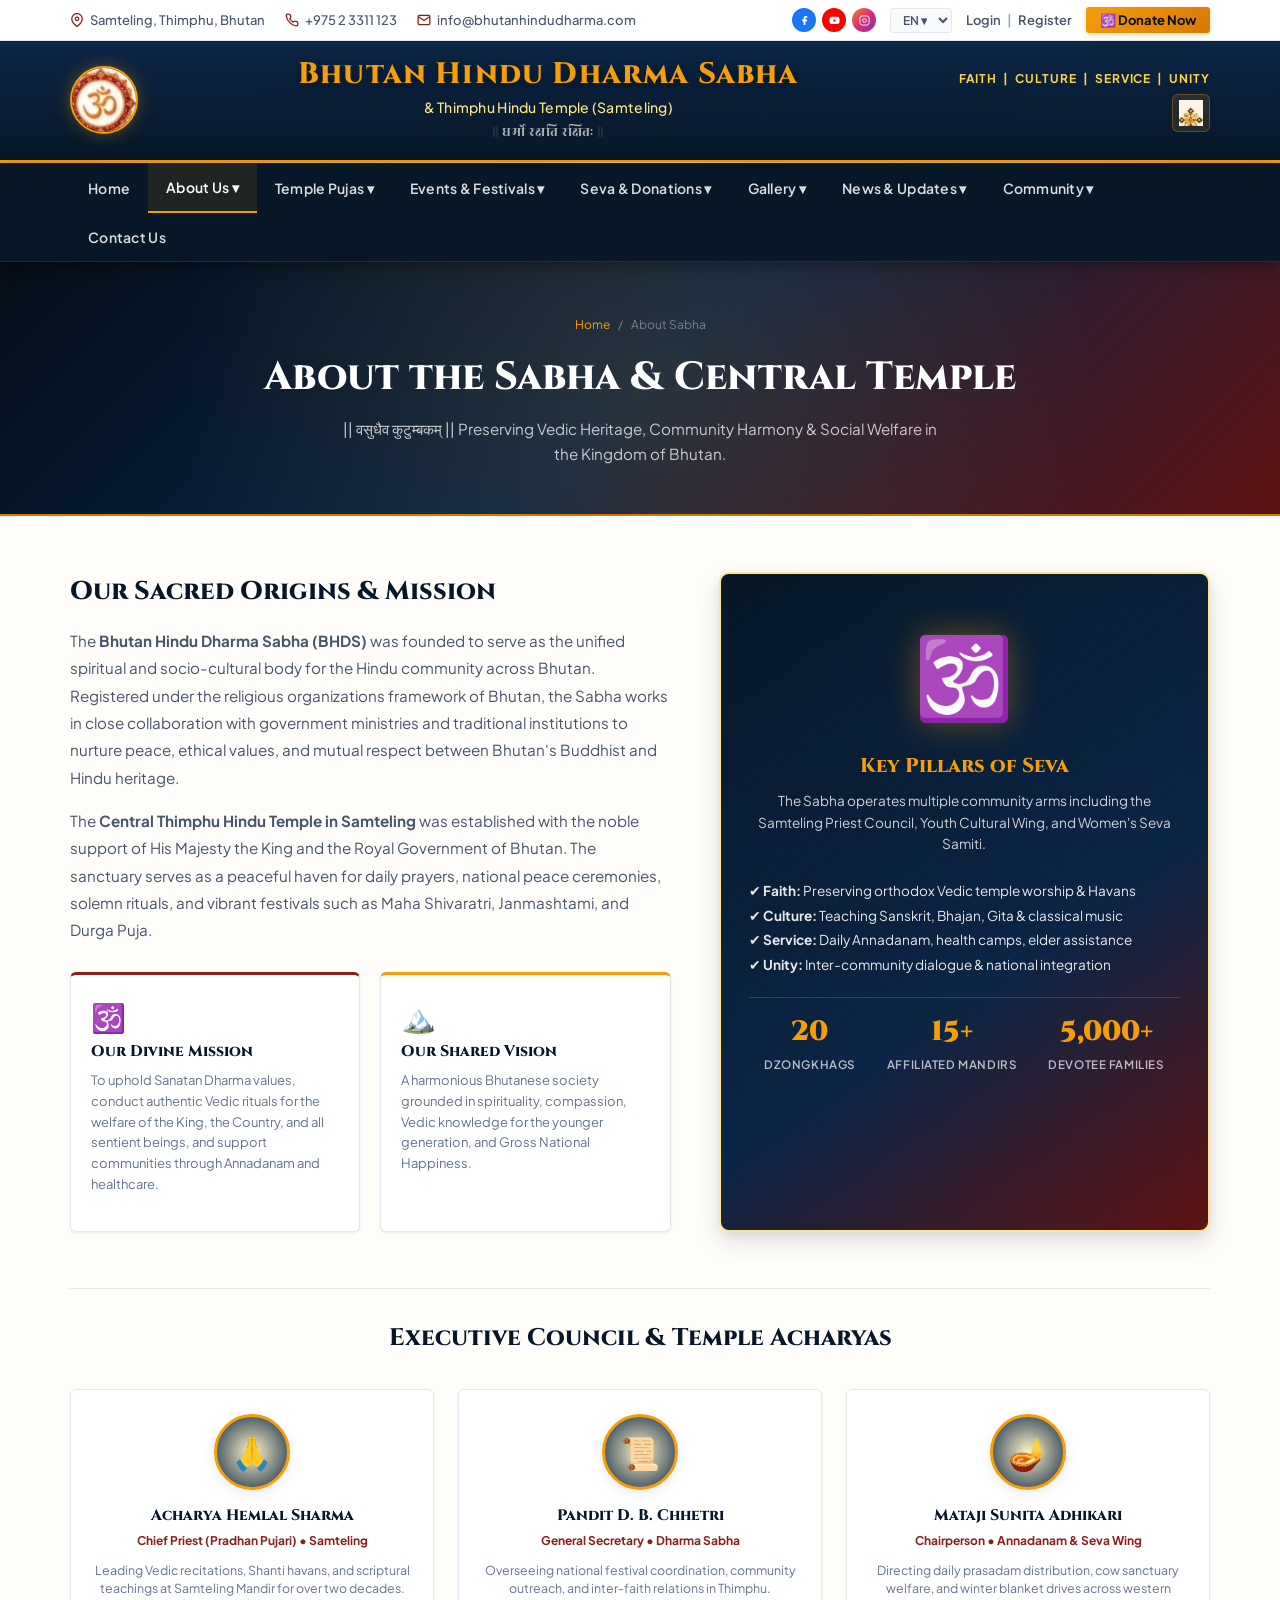
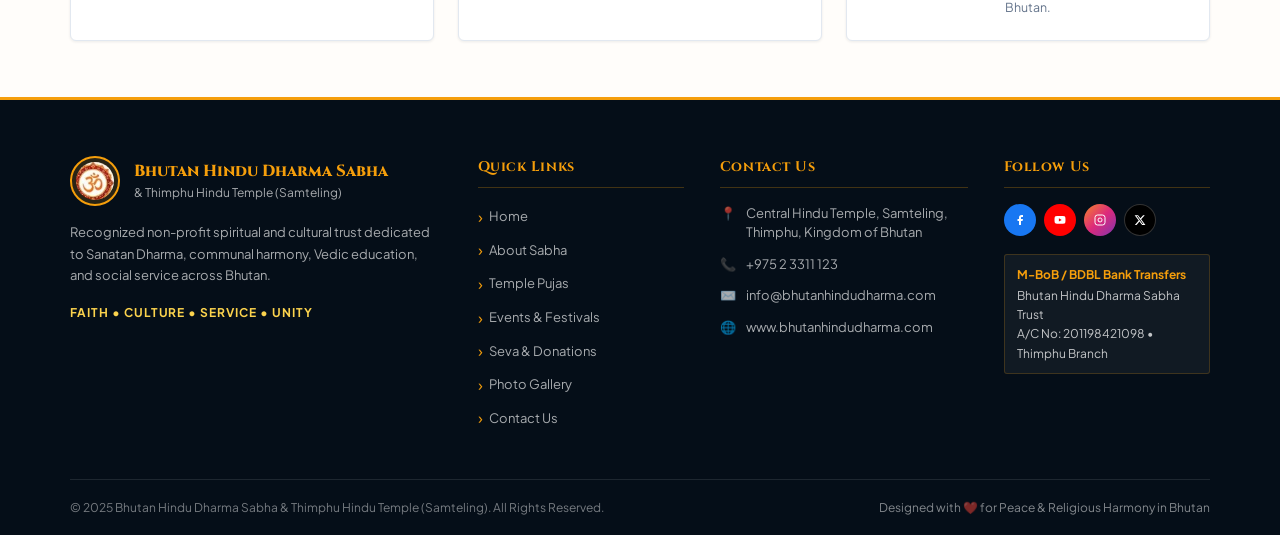
==== commit d4cf077d: "Complete rebuild of Bhutan Hindu Dharma Sabha: 100% native coded HTML/CSS, eliminate image slices, u" ====
--- a/about.html
+++ b/about.html
@@ -8,253 +8,220 @@
   <link rel="stylesheet" href="css/style.css">
   <link rel="preconnect" href="https://fonts.googleapis.com">
   <link rel="preconnect" href="https://fonts.gstatic.com" crossorigin>
-  <link href="https://fonts.googleapis.com/css2?family=Plus+Jakarta+Sans:wght@500;600;700;800;900&display=swap" rel="stylesheet">
+  <link href="https://fonts.googleapis.com/css2?family=Cinzel:wght@600;700;800;900&family=Plus+Jakarta+Sans:wght@400;500;600;700;800&family=Rozha+One&display=swap" rel="stylesheet">
 </head>
 <body>
 
-  <!-- TOP BAR -->
-  <header class="temple-top-bar">
-    <div class="container">
-      <div class="top-bar-contact-info">
-        <div class="top-contact-item">
-          <svg width="13" height="13" viewBox="0 0 24 24" fill="none" stroke="currentColor" stroke-width="2.5"><path d="M21 10c0 7-9 13-9 13s-9-6-9-13a9 9 0 0 1 18 0z"></path><circle cx="12" cy="10" r="3"></circle></svg>
+  <!-- 1. TOP BAR -->
+  <header class="top-contact-bar">
+    <div class="container top-bar-inner">
+      <div class="top-left-contacts">
+        <span class="top-contact-item">
+          <svg width="14" height="14" viewBox="0 0 24 24" fill="none" stroke="currentColor" stroke-width="2.2"><path d="M21 10c0 7-9 13-9 13s-9-6-9-13a9 9 0 0 1 18 0z"></path><circle cx="12" cy="10" r="3"></circle></svg>
           <span>Samteling, Thimphu, Bhutan</span>
-        </div>
-        <div class="top-contact-item">
-          <svg width="13" height="13" viewBox="0 0 24 24" fill="none" stroke="currentColor" stroke-width="2.5"><path d="M22 16.92v3a2 2 0 0 1-2.18 2 19.79 19.79 0 0 1-8.63-3.07 19.5 19.5 0 0 1-6-6 19.79 19.79 0 0 1-3.07-8.67A2 2 0 0 1 4.11 2h3a2 2 0 0 1 2 1.72 12.84 12.84 0 0 0 .7 2.81 2 2 0 0 1-.45 2.11L8.09 9.91a16 16 0 0 0 6 6l1.27-1.27a2 2 0 0 1 2.11-.45 12.84 12.84 0 0 0 2.81.7A2 2 0 0 1 22 16.92z"></path></svg>
+        </span>
+        <span class="top-contact-item">
+          <svg width="14" height="14" viewBox="0 0 24 24" fill="none" stroke="currentColor" stroke-width="2.2"><path d="M22 16.92v3a2 2 0 0 1-2.18 2 19.79 19.79 0 0 1-8.63-3.07 19.5 19.5 0 0 1-6-6 19.79 19.79 0 0 1-3.07-8.67A2 2 0 0 1 4.11 2h3a2 2 0 0 1 2 1.72 12.84 12.84 0 0 0 .7 2.81 2 2 0 0 1-.45 2.11L8.09 9.91a16 16 0 0 0 6 6l1.27-1.27a2 2 0 0 1 2.11-.45 12.84 12.84 0 0 0 2.81.7A2 2 0 0 1 22 16.92z"></path></svg>
           <a href="tel:+97523311123">+975 2 3311 123</a>
-        </div>
-        <div class="top-contact-item">
-          <svg width="13" height="13" viewBox="0 0 24 24" fill="none" stroke="currentColor" stroke-width="2.5"><path d="M4 4h16c1.1 0 2 .9 2 2v12c0 1.1-.9 2-2 2H4c-1.1 0-2-.9-2-2V6c0-1.1.9-2 2-2z"></path><polyline points="22,6 12,13 2,6"></polyline></svg>
+        </span>
+        <span class="top-contact-item">
+          <svg width="14" height="14" viewBox="0 0 24 24" fill="none" stroke="currentColor" stroke-width="2.2"><path d="M4 4h16c1.1 0 2 .9 2 2v12c0 1.1-.9 2-2 2H4c-1.1 0-2-.9-2-2V6c0-1.1.9-2 2-2z"></path><polyline points="22,6 12,13 2,6"></polyline></svg>
           <a href="mailto:info@bhutanhindudharma.com">info@bhutanhindudharma.com</a>
-        </div>
-      </div>
-
-      <div class="top-bar-user-area">
-        <div class="temple-social-row">
-          <a href="#" class="social-circle-temple fb"><svg width="10" height="10" viewBox="0 0 24 24" fill="currentColor"><path d="M18 2h-3a5 5 0 0 0-5 5v3H7v4h3v8h4v-8h3l1-4h-4V7a1 1 0 0 1 1-1h3z"/></svg></a>
-          <a href="#" class="social-circle-temple yt"><svg width="10" height="10" viewBox="0 0 24 24" fill="currentColor"><path d="M22.54 6.42a2.78 2.78 0 0 0-1.94-2C18.88 4 12 4 12 4s-6.88 0-8.6.46a2.78 2.78 0 0 0-1.94 2A29 29 0 0 0 1 11.75a29 29 0 0 0 .46 5.33A2.78 2.78 0 0 0 3.4 19c1.72.46 8.6.46 8.6.46s6.88 0 8.6-.46a2.78 2.78 0 0 0 1.94-2 29 29 0 0 0 .46-5.25 29 29 0 0 0-.46-5.33zM9.75 15.02V8.48l5.75 3.27-5.75 3.27z"/></svg></a>
-          <a href="#" class="social-circle-temple ig"><svg width="10" height="10" viewBox="0 0 24 24" fill="none" stroke="currentColor" stroke-width="2"><rect x="2" y="2" width="20" height="20" rx="5" ry="5"></rect><path d="M16 11.37A4 4 0 1 1 12.63 8 4 4 0 0 1 16 11.37z"></path></svg></a>
-        </div>
-
-        <select class="lang-dropdown-mini" aria-label="Language selection">
-          <option>EN</option>
-          <option>DZ</option>
+        </span>
+      </div>
+
+      <div class="top-right-tools">
+        <div class="social-pills-wrap">
+          <a href="#" class="social-pill fb" title="Facebook"><svg width="11" height="11" viewBox="0 0 24 24" fill="currentColor"><path d="M18 2h-3a5 5 0 0 0-5 5v3H7v4h3v8h4v-8h3l1-4h-4V7a1 1 0 0 1 1-1h3z"/></svg></a>
+          <a href="#" class="social-pill yt" title="YouTube"><svg width="11" height="11" viewBox="0 0 24 24" fill="currentColor"><path d="M22.54 6.42a2.78 2.78 0 0 0-1.94-2C18.88 4 12 4 12 4s-6.88 0-8.6.46a2.78 2.78 0 0 0-1.94 2A29 29 0 0 0 1 11.75a29 29 0 0 0 .46 5.33A2.78 2.78 0 0 0 3.4 19c1.72.46 8.6.46 8.6.46s6.88 0 8.6-.46a2.78 2.78 0 0 0 1.94-2 29 29 0 0 0 .46-5.25 29 29 0 0 0-.46-5.33zM9.75 15.02V8.48l5.75 3.27-5.75 3.27z"/></svg></a>
+          <a href="#" class="social-pill ig" title="Instagram"><svg width="11" height="11" viewBox="0 0 24 24" fill="none" stroke="currentColor" stroke-width="2"><rect x="2" y="2" width="20" height="20" rx="5" ry="5"></rect><path d="M16 11.37A4 4 0 1 1 12.63 8 4 4 0 0 1 16 11.37z"></path></svg></a>
+        </div>
+
+        <select class="lang-selector-select" aria-label="Language selection">
+          <option>EN ▾</option>
+          <option>DZ ▾</option>
         </select>
 
-        <div class="user-login-register">
+        <div class="user-login-wrap">
           <a href="#" onclick="alert('Devotee Portal Login')">Login</a>
-          <span>|</span>
-          <a href="#" onclick="alert('Register as Member')">Register</a>
-        </div>
-
-        <button type="button" class="btn-donate-saffron" data-open-modal="donate">
+          <span class="divider-pipe">|</span>
+          <a href="#" onclick="alert('Register as Sabha Member')">Register</a>
+        </div>
+
+        <button type="button" class="btn-top-donate" data-open-modal="donate">
           <span>🕉️ Donate Now</span>
         </button>
       </div>
     </div>
   </header>
 
-  <!-- MAIN HEADER -->
-  <header class="temple-main-header">
-    <div class="container temple-header-row">
-      <div class="temple-brand-cluster">
-        <a href="index.html" style="display:flex; align-items:center; gap:16px;">
-          <img src="assets/om-crest.jpg" alt="Om Medallion" class="om-crest-image" title="Click to ring temple bell">
-          <div class="temple-text-titles">
-            <h1 class="temple-h1-name">Bhutan Hindu Dharma Sabha</h1>
-            <div class="temple-h1-sub">&amp; Thimphu Hindu Temple (Samteling)</div>
-            <div class="temple-motto-shloka">|| धर्मो रक्षति रक्षितः ||</div>
-            <div class="temple-four-pillars">Faith &nbsp;|&nbsp; Culture &nbsp;|&nbsp; Service &nbsp;|&nbsp; Unity</div>
+  <!-- 2. MAIN BRANDING HEADER -->
+  <div class="temple-branding-header">
+    <div class="container branding-content-row">
+      <div class="branding-logo-box">
+        <a href="index.html" title="Bhutan Hindu Dharma Sabha Home">
+          <div class="om-crest-frame" id="omCrestBtn" title="Click to ring temple bell">
+            <img src="assets/om-crest.png" alt="Bhutan Hindu Dharma Sabha Om Crest">
           </div>
         </a>
       </div>
 
-      <div class="endless-knot-icon">
-        <span style="color:#d97706; font-size:2rem;">☸️</span>
-      </div>
-    </div>
-  </header>
-
-  <!-- NAVIGATION RIBBON -->
-  <nav class="temple-nav-ribbon" aria-label="Main Sanctuary Navigation">
-    <div class="container">
-      <ul class="temple-nav-list">
-        <li class="temple-nav-item"><a href="index.html">Home</a></li>
-        <li class="temple-nav-item active"><a href="about.html">About Us ▾</a></li>
-        <li class="temple-nav-item"><a href="pujas.html">Temple ▾</a></li>
-        <li class="temple-nav-item"><a href="events.html">Events &amp; Festivals ▾</a></li>
-        <li class="temple-nav-item"><a href="donate.html">Seva &amp; Donations ▾</a></li>
-        <li class="temple-nav-item"><a href="gallery.html">Gallery ▾</a></li>
-        <li class="temple-nav-item"><a href="events.html">News &amp; Updates ▾</a></li>
-        <li class="temple-nav-item"><a href="about.html">Community ▾</a></li>
-        <li class="temple-nav-item"><a href="contact.html">Contact Us</a></li>
+      <div class="branding-text-center">
+        <h1 class="brand-h1-title">Bhutan Hindu Dharma Sabha</h1>
+        <div class="brand-h2-subtitle">&amp; Thimphu Hindu Temple (Samteling)</div>
+        <div class="brand-sanskrit-shloka">|| धर्मो रक्षति रक्षितः ||</div>
+      </div>
+
+      <div class="branding-pillars-right">
+        <div class="pillars-text-motto">Faith &nbsp;|&nbsp; Culture &nbsp;|&nbsp; Service &nbsp;|&nbsp; Unity</div>
+        <div class="knot-emblem-badge" title="Sacred Auspicious Endless Knot">
+          <img src="assets/knot-emblem.jpg" alt="Sacred Emblem">
+        </div>
+      </div>
+    </div>
+  </div>
+
+  <!-- 3. NAVIGATION RIBBON -->
+  <nav class="temple-navigation-ribbon" aria-label="Sanctuary Navigation">
+    <div class="container">
+      <button class="mobile-nav-toggle" id="mobileNavToggle" onclick="document.getElementById('mainNavList').classList.toggle('mobile-open')">
+        <span>☰ Sanctuary Navigation Menu</span>
+        <span>▾</span>
+      </button>
+      <ul class="nav-ribbon-list" id="mainNavList">
+        <li class="nav-ribbon-item"><a href="index.html">Home</a></li>
+        <li class="nav-ribbon-item active"><a href="about.html">About Us ▾</a></li>
+        <li class="nav-ribbon-item"><a href="pujas.html">Temple Pujas ▾</a></li>
+        <li class="nav-ribbon-item"><a href="events.html">Events &amp; Festivals ▾</a></li>
+        <li class="nav-ribbon-item"><a href="donate.html">Seva &amp; Donations ▾</a></li>
+        <li class="nav-ribbon-item"><a href="gallery.html">Gallery ▾</a></li>
+        <li class="nav-ribbon-item"><a href="events.html#news">News &amp; Updates ▾</a></li>
+        <li class="nav-ribbon-item"><a href="#community">Community ▾</a></li>
+        <li class="nav-ribbon-item"><a href="contact.html">Contact Us</a></li>
       </ul>
     </div>
   </nav>
 
-  <!-- SUBPAGE HERO BANNER -->
-  <section class="subpage-temple-hero">
-    <div class="container">
-      <span class="subpage-temple-tagline">|| वसुधैव कुटुम्बकम् || The World is One Family</span>
-      <h1 class="subpage-temple-title">About the Sabha &amp; Central Temple</h1>
-      <p class="subpage-temple-desc">
-        Dedicated to the preservation of ancient Sanatan Dharma, spiritual growth, cultural heritage and compassionate community service in the peaceful Kingdom of Bhutan.
-      </p>
-      <div class="subpage-temple-breadcrumb">
+  <!-- 4. SUBPAGE BANNER HERO -->
+  <section class="subpage-banner-hero">
+    <div class="container">
+      <div class="breadcrumb-trail">
         <a href="index.html">Home</a>
         <span>/</span>
-        <span>About Us</span>
-      </div>
+        <span>About Sabha</span>
+      </div>
+      <h1 class="subpage-main-heading">About the Sabha &amp; Central Temple</h1>
+      <p class="subpage-sub-description">
+        || वसुधैव कुटुम्बकम् || Preserving Vedic Heritage, Community Harmony &amp; Social Welfare in the Kingdom of Bhutan.
+      </p>
     </div>
   </section>
 
-  <!-- HERITAGE & MANDATE SECTION -->
-  <section style="padding: 50px 0; background: #ffffff;">
-    <div class="container">
-      <div class="about-temple-grid" style="align-items: center; gap: 40px;">
-        <div>
-          <span class="subpage-temple-tagline" style="color: #8b1e1e;">Spiritual Foundation</span>
-          <h2 style="font-size: 2rem; font-weight: 900; color: #071727; margin: 6px 0 16px; line-height: 1.25;">
-            Nurturing Harmony, Culture and Devotion in Bhutan
-          </h2>
-          <p style="font-size: 0.92rem; color: #475569; line-height: 1.65; margin-bottom: 14px;">
-            The Bhutan Hindu Dharma Sabha and the Central Thimphu Hindu Temple (Samteling) operate as the spiritual center for Hindu devotees across the Kingdom. Founded with Royal Blessings, the Sabha serves as a bridge uniting people through faith, devotion, moral education, and social welfare.
-          </p>
-          <p style="font-size: 0.92rem; color: #475569; line-height: 1.65; margin-bottom: 20px;">
-            Under the enduring philosophy of <em>“Dharmo Rakshati Rakshitaha”</em> (Dharma protects those who protect it), we foster deep harmony between Hindu traditions and Bhutan's rich Buddhist national fabric, promoting mutual respect, compassionate living, and peace.
-          </p>
-
-          <!-- 4 Pillars Box -->
-          <div style="background: #fffbeb; border: 1px solid #fed7aa; border-radius: 8px; padding: 20px;">
-            <div style="font-weight: 900; font-size: 0.95rem; color: #78350f; margin-bottom: 10px;">The Four Sacred Pillars of Sabha:</div>
-            <div style="display: grid; grid-template-columns: 1fr 1fr; gap: 10px; font-size: 0.85rem; color: #334155; font-weight: 700;">
-              <div>🕉️ <strong>Faith (Shraddha):</strong> Temple worship &amp; pujas</div>
-              <div>🎨 <strong>Culture (Sanskriti):</strong> Music, dance &amp; festivals</div>
-              <div>🤝 <strong>Service (Seva):</strong> Annadanam, health &amp; charity</div>
-              <div>☸️ <strong>Unity (Ekata):</strong> National harmony &amp; brotherhood</div>
-            </div>
-          </div>
-        </div>
-
-        <div>
-          <img src="assets/devotees-namaste.jpg" alt="Devotees at Samteling Temple" style="width: 100%; border-radius: 8px; box-shadow: 0 10px 30px rgba(0,0,0,0.12); border: 2px solid #fed7aa;">
+  <!-- 5. ABOUT FULL CONTENT -->
+  <section class="about-full-page">
+    <div class="container">
+      <div class="about-narrative-grid">
+        <div class="about-narrative-col">
+          <h2>Our Sacred Origins &amp; Mission</h2>
+          <p>
+            The <strong>Bhutan Hindu Dharma Sabha (BHDS)</strong> was founded to serve as the unified spiritual and socio-cultural body for the Hindu community across Bhutan. Registered under the religious organizations framework of Bhutan, the Sabha works in close collaboration with government ministries and traditional institutions to nurture peace, ethical values, and mutual respect between Bhutan's Buddhist and Hindu heritage.
+          </p>
+          <p>
+            The <strong>Central Thimphu Hindu Temple in Samteling</strong> was established with the noble support of His Majesty the King and the Royal Government of Bhutan. The sanctuary serves as a peaceful haven for daily prayers, national peace ceremonies, solemn rituals, and vibrant festivals such as Maha Shivaratri, Janmashtami, and Durga Puja.
+          </p>
+
+          <div class="mission-vision-cards-row">
+            <div class="mv-feature-card">
+              <span class="mv-icon">🕉️</span>
+              <h3>Our Divine Mission</h3>
+              <p>To uphold Sanatan Dharma values, conduct authentic Vedic rituals for the welfare of the King, the Country, and all sentient beings, and support communities through Annadanam and healthcare.</p>
+            </div>
+            <div class="mv-feature-card vision">
+              <span class="mv-icon">🏔️</span>
+              <h3>Our Shared Vision</h3>
+              <p>A harmonious Bhutanese society grounded in spirituality, compassion, Vedic knowledge for the younger generation, and Gross National Happiness.</p>
+            </div>
+          </div>
+        </div>
+
+        <div class="about-visual-card">
+          <h3 class="visual-card-title">Key Pillars of Seva</h3>
+          <p class="visual-card-desc">
+            The Sabha operates multiple community arms including the Samteling Priest Council, Youth Cultural Wing, and Women's Seva Samiti.
+          </p>
+          <div style="text-align:left; margin-bottom:20px; font-size:0.85rem; line-height:1.8; color:rgba(255,255,255,0.9);">
+            <div>✔ <strong>Faith:</strong> Preserving orthodox Vedic temple worship &amp; Havans</div>
+            <div>✔ <strong>Culture:</strong> Teaching Sanskrit, Bhajan, Gita &amp; classical music</div>
+            <div>✔ <strong>Service:</strong> Daily Annadanam, health camps, elder assistance</div>
+            <div>✔ <strong>Unity:</strong> Inter-community dialogue &amp; national integration</div>
+          </div>
+          <div class="visual-stats-row">
+            <div class="visual-stat-item">
+              <span class="stat-number">20</span>
+              <span class="stat-title">Dzongkhags</span>
+            </div>
+            <div class="visual-stat-item">
+              <span class="stat-number">15+</span>
+              <span class="stat-title">Affiliated Mandirs</span>
+            </div>
+            <div class="visual-stat-item">
+              <span class="stat-number">5,000+</span>
+              <span class="stat-title">Devotee Families</span>
+            </div>
+          </div>
+        </div>
+      </div>
+
+      <!-- LEADERSHIP PANEL -->
+      <div class="leadership-panel-section">
+        <h2>Executive Council &amp; Temple Acharyas</h2>
+        <div class="leadership-cards-grid">
+          <div class="leadership-member-card">
+            <div class="leader-avatar-circle">🙏</div>
+            <h3 class="leader-member-name">Acharya Hemlal Sharma</h3>
+            <div class="leader-member-role">Chief Priest (Pradhan Pujari) &bull; Samteling</div>
+            <p class="leader-member-bio">Leading Vedic recitations, Shanti havans, and scriptural teachings at Samteling Mandir for over two decades.</p>
+          </div>
+
+          <div class="leadership-member-card">
+            <div class="leader-avatar-circle">📜</div>
+            <h3 class="leader-member-name">Pandit D. B. Chhetri</h3>
+            <div class="leader-member-role">General Secretary &bull; Dharma Sabha</div>
+            <p class="leader-member-bio">Overseeing national festival coordination, community outreach, and inter-faith relations in Thimphu.</p>
+          </div>
+
+          <div class="leadership-member-card">
+            <div class="leader-avatar-circle">🪔</div>
+            <h3 class="leader-member-name">Mataji Sunita Adhikari</h3>
+            <div class="leader-member-role">Chairperson &bull; Annadanam &amp; Seva Wing</div>
+            <p class="leader-member-bio">Directing daily prasadam distribution, cow sanctuary welfare, and winter blanket drives across western Bhutan.</p>
+          </div>
         </div>
       </div>
     </div>
   </section>
 
-  <!-- COMMUNITY & SOCIAL INITIATIVES -->
-  <section style="background: #f8fafc; padding: 50px 0 65px; border-top: 1px solid #e2e8f0; border-bottom: 1px solid #e2e8f0;" id="community">
-    <div class="container">
-      <div style="text-align: center; max-width: 650px; margin: 0 auto 35px;">
-        <span class="subpage-temple-tagline" style="color: #0284c7;">Compassionate Seva</span>
-        <h2 style="font-size: 1.8rem; font-weight: 900; color: #071727; margin-top: 6px;">Community &amp; Welfare Initiatives</h2>
-        <p style="font-size: 0.88rem; color: #64748b; margin-top: 6px;">Extending spiritual devotion into selfless service for all sentient beings.</p>
-      </div>
-
-      <div class="partner-showcase-grid">
-        <div class="partner-box-card">
-          <div class="partner-icon-large">🍲</div>
-          <h3 class="partner-box-title">Daily Annadanam</h3>
-          <p class="partner-box-desc">
-            Serving nutritious hot sattvic meals free of charge to all pilgrims, monks, travelers, and hospital patients visiting Thimphu.
-          </p>
-        </div>
-
-        <div class="partner-box-card">
-          <div class="partner-icon-large">🩺</div>
-          <h3 class="partner-box-title">Free Health Camps</h3>
-          <p class="partner-box-desc">
-            Periodic mobile medical camps, eye screening clinics, and free medicine distribution organized with volunteer Bhutanese doctors.
-          </p>
-        </div>
-
-        <div class="partner-box-card">
-          <div class="partner-icon-large">🐄</div>
-          <h3 class="partner-box-title">Gaushala Sanctuary</h3>
-          <p class="partner-box-desc">
-            Providing shelter, clean water, medical treatment, and lifelong care to senior and abandoned cows rescued across the valleys.
-          </p>
-        </div>
-
-        <div class="partner-box-card">
-          <div class="partner-icon-large">📖</div>
-          <h3 class="partner-box-title">Vedic Gurukul Classes</h3>
-          <p class="partner-box-desc">
-            Weekend classes for youth in Sanskrit stotram chanting, Bhagavad Gita slokas, moral values, and classical Hindu cultural arts.
-          </p>
-        </div>
-
-        <div class="partner-box-card">
-          <div class="partner-icon-large">🤝</div>
-          <h3 class="partner-box-title">Interfaith Harmony</h3>
-          <p class="partner-box-desc">
-            Collaborating warmly with Buddhist monasteries and national cultural bodies on auspicious royal occasions and prayer ceremonies.
-          </p>
-        </div>
-
-        <div class="partner-box-card">
-          <div class="partner-icon-large">❄️</div>
-          <h3 class="partner-box-title">Winter Blanket Drives</h3>
-          <p class="partner-box-desc">
-            Distributing warm clothing, thermals, and blankets to high-altitude yak herders, rural students, and vulnerable elderly families.
-          </p>
-        </div>
-      </div>
-    </div>
-  </section>
-
-  <!-- TOGETHER IN FAITH BANNER -->
-  <section class="together-banner-section">
-    <div class="container">
-      <div class="together-banner-flex">
-        <div class="together-slogan-left">
-          <div class="slogan-line-1">Together in Faith</div>
-          <div class="slogan-line-2">Stronger in Community</div>
-          <div style="margin-top:8px; font-size:1.1rem; color:#facc15;">☸️</div>
-        </div>
-
-        <div class="our-services-gold-box">
-          <h4 class="services-gold-title">Our Sacred Services</h4>
-          <div class="services-two-cols-list">
-            <div class="service-check-item"><span>🛕</span><span>Pujas &amp; Rituals</span></div>
-            <div class="service-check-item"><span>🎭</span><span>Cultural Programs</span></div>
-            <div class="service-check-item"><span>🪔</span><span>Seva &amp; Donations</span></div>
-            <div class="service-check-item"><span>📚</span><span>Youth Activities</span></div>
-            <div class="service-check-item"><span>🏥</span><span>Education &amp; Welfare</span></div>
-            <div class="service-check-item"><span>🤝</span><span>Community Outreach</span></div>
-          </div>
-        </div>
-
-        <div class="stupa-mantra-right">
-          <div class="tibetan-mantra-text">Om Mani Padme Hum</div>
-          <div style="font-size:1.5rem; color:#facc15;">🕉️</div>
-        </div>
-      </div>
-    </div>
-  </section>
-
-  <!-- FOOTER -->
-  <footer class="temple-main-footer">
-    <div class="container">
-      <div class="temple-footer-grid-row">
-        <div>
-          <div style="display:flex; align-items:center; gap:8px; margin-bottom:10px;">
-            <img src="assets/footer-om.jpg" alt="Bhutan Hindu Dharma Logo" style="height:36px; border-radius:50%;">
+  <!-- 6. SITE FOOTER -->
+  <footer class="temple-master-footer" id="contact">
+    <div class="container">
+      <div class="footer-columns-row">
+        <div class="footer-brand-col">
+          <div class="footer-brand-title-wrap">
+            <img src="assets/om-crest.png" alt="Om Seal" class="footer-om-seal">
             <div>
-              <div style="font-weight:800; font-size:0.95rem; color:#fff;">Bhutan Hindu Dharma Sabha</div>
-              <div style="font-size:0.75rem; color:#f59e0b;">&amp; Thimphu Hindu Temple (Samteling)</div>
-            </div>
-          </div>
-          <p style="font-size:0.78rem; color:#94a3b8; line-height:1.5;">
-            Faith &bull; Culture &bull; Service &bull; Unity. Preserving ancient Sanatan heritage and communal harmony in the Kingdom of Bhutan.
-          </p>
-        </div>
-
-        <div>
-          <h4 class="temple-footer-heading">Quick Links</h4>
-          <ul class="temple-footer-nav-list">
+              <div class="footer-brand-name">Bhutan Hindu Dharma Sabha</div>
+              <div class="footer-brand-sub">&amp; Thimphu Hindu Temple (Samteling)</div>
+            </div>
+          </div>
+          <p class="footer-summary-para">
+            Recognized non-profit spiritual and cultural trust dedicated to Sanatan Dharma, communal harmony, Vedic education, and social service across Bhutan.
+          </p>
+          <div class="footer-four-pillars">Faith &bull; Culture &bull; Service &bull; Unity</div>
+        </div>
+
+        <div class="footer-links-col">
+          <h4 class="footer-col-heading">Quick Links</h4>
+          <ul class="footer-nav-list">
             <li><a href="index.html">Home</a></li>
             <li><a href="about.html">About Sabha</a></li>
             <li><a href="pujas.html">Temple Pujas</a></li>
@@ -265,32 +232,63 @@
           </ul>
         </div>
 
-        <div>
-          <h4 class="temple-footer-heading">Contact Us</h4>
-          <ul class="temple-footer-nav-list">
-            <li>📍 Samteling, Thimphu, Bhutan</li>
-            <li>📞 +975 2 3311 123</li>
-            <li>✉️ info@bhutanhindudharma.com</li>
-            <li>🌐 www.bhutanhindudharma.com</li>
+        <div class="footer-contact-col">
+          <h4 class="footer-col-heading">Contact Us</h4>
+          <ul class="footer-contact-list">
+            <li>📍 <span>Central Hindu Temple, Samteling, Thimphu, Kingdom of Bhutan</span></li>
+            <li>📞 <a href="tel:+97523311123">+975 2 3311 123</a></li>
+            <li>✉️ <a href="mailto:info@bhutanhindudharma.com">info@bhutanhindudharma.com</a></li>
+            <li>🌐 <a href="https://www.bhutanhindudharma.com" target="_blank" rel="noopener">www.bhutanhindudharma.com</a></li>
           </ul>
         </div>
 
-        <div>
-          <h4 class="temple-footer-heading">Follow Us</h4>
-          <div class="temple-social-row" style="margin-bottom:12px;">
-            <a href="#" class="social-circle-temple fb"><svg width="10" height="10" viewBox="0 0 24 24" fill="currentColor"><path d="M18 2h-3a5 5 0 0 0-5 5v3H7v4h3v8h4v-8h3l1-4h-4V7a1 1 0 0 1 1-1h3z"/></svg></a>
-            <a href="#" class="social-circle-temple yt"><svg width="10" height="10" viewBox="0 0 24 24" fill="currentColor"><path d="M22.54 6.42a2.78 2.78 0 0 0-1.94-2C18.88 4 12 4 12 4s-6.88 0-8.6.46a2.78 2.78 0 0 0-1.94 2A29 29 0 0 0 1 11.75a29 29 0 0 0 .46 5.33A2.78 2.78 0 0 0 3.4 19c1.72.46 8.6.46 8.6.46s6.88 0 8.6-.46a2.78 2.78 0 0 0 1.94-2 29 29 0 0 0 .46-5.25 29 29 0 0 0-.46-5.33zM9.75 15.02V8.48l5.75 3.27-5.75 3.27z"/></svg></a>
-            <a href="#" class="social-circle-temple ig"><svg width="10" height="10" viewBox="0 0 24 24" fill="none" stroke="currentColor" stroke-width="2"><rect x="2" y="2" width="20" height="20" rx="5" ry="5"></rect><path d="M16 11.37A4 4 0 1 1 12.63 8 4 4 0 0 1 16 11.37z"></path></svg></a>
-          </div>
-        </div>
-      </div>
-
-      <div class="temple-footer-bottom-bar">
-        &copy; 2025 Bhutan Hindu Dharma Sabha &amp; Thimphu Hindu Temple (Samteling). All Rights Reserved. Designed with ❤️ in Bhutan
+        <div class="footer-social-col">
+          <h4 class="footer-col-heading">Follow Us</h4>
+          <div class="footer-social-row">
+            <a href="#" class="footer-social-circle fb" title="Facebook"><svg width="12" height="12" viewBox="0 0 24 24" fill="currentColor"><path d="M18 2h-3a5 5 0 0 0-5 5v3H7v4h3v8h4v-8h3l1-4h-4V7a1 1 0 0 1 1-1h3z"/></svg></a>
+            <a href="#" class="footer-social-circle yt" title="YouTube"><svg width="12" height="12" viewBox="0 0 24 24" fill="currentColor"><path d="M22.54 6.42a2.78 2.78 0 0 0-1.94-2C18.88 4 12 4 12 4s-6.88 0-8.6.46a2.78 2.78 0 0 0-1.94 2A29 29 0 0 0 1 11.75a29 29 0 0 0 .46 5.33A2.78 2.78 0 0 0 3.4 19c1.72.46 8.6.46 8.6.46s6.88 0 8.6-.46a2.78 2.78 0 0 0 1.94-2 29 29 0 0 0 .46-5.25 29 29 0 0 0-.46-5.33zM9.75 15.02V8.48l5.75 3.27-5.75 3.27z"/></svg></a>
+            <a href="#" class="footer-social-circle ig" title="Instagram"><svg width="12" height="12" viewBox="0 0 24 24" fill="none" stroke="currentColor" stroke-width="2"><rect x="2" y="2" width="20" height="20" rx="5" ry="5"></rect><path d="M16 11.37A4 4 0 1 1 12.63 8 4 4 0 0 1 16 11.37z"></path></svg></a>
+            <a href="#" class="footer-social-circle x" title="X"><svg width="12" height="12" viewBox="0 0 24 24" fill="currentColor"><path d="M18.244 2.25h3.308l-7.227 8.26 8.502 11.24H16.17l-5.214-6.817L4.99 21.75H1.68l7.73-8.835L1.254 2.25H8.08l4.713 6.231zm-1.161 17.52h1.833L7.084 4.126H5.117z"/></svg></a>
+          </div>
+          <div class="bank-details-box">
+            <strong>M-BoB / BDBL Bank Transfers</strong>
+            <span>Bhutan Hindu Dharma Sabha Trust<br>A/C No: 201198421098 &bull; Thimphu Branch</span>
+          </div>
+        </div>
+      </div>
+
+      <div class="footer-sub-bottom-bar">
+        <div>&copy; 2025 Bhutan Hindu Dharma Sabha &amp; Thimphu Hindu Temple (Samteling). All Rights Reserved.</div>
+        <div class="designed-love-tag">Designed with ❤️ for Peace &amp; Religious Harmony in Bhutan</div>
       </div>
     </div>
   </footer>
+
+  <!-- MODALS -->
+  <dialog id="donationModal" aria-labelledby="modalDonationTitle">
+    <div class="modal-header-ribbon">
+      <h3 id="modalDonationTitle">🕉️ Online Seva Offering &amp; Donation</h3>
+      <button type="button" class="modal-close-cross" data-close-modal="donationModal">✕</button>
+    </div>
+    <div class="modal-body-content">
+      <form id="donationForm">
+        <div class="form-group-block">
+          <label class="form-field-label" for="donationCauseSelect">Select Sacred Seva Cause:</label>
+          <select id="donationCauseSelect" class="form-select-input" required>
+            <option value="Samteling Temple Renovation">Samteling Temple Renovation &amp; Sanctum</option>
+            <option value="Daily Annadanam">Daily Annadanam (Maha Prasadam)</option>
+            <option value="Gaushala Sanctuary">Gaushala Cow Sanctuary</option>
+          </select>
+        </div>
+        <div class="form-group-block">
+          <label class="form-field-label">Offering Amount (Nu.):</label>
+          <input type="number" id="customDonationInput" class="form-text-input" value="501" required>
+        </div>
+        <button type="submit" class="btn-complete-seva">Complete Sacred Offering &rarr;</button>
+      </form>
+    </div>
+  </dialog>
 
   <script src="js/main.js"></script>
 </body>
-</html>+</html>
--- a/css/style.css
+++ b/css/style.css
@@ -1,44 +1,90 @@
 /* ==========================================================================
-   BHUTAN HINDU DHARMA SABHA - Exact Match to Design Mockup
-   Spiritual Sanctuary, Thimphu Hindu Temple (Samteling)
+   BHUTAN HINDU DHARMA SABHA & THIMPHU HINDU TEMPLE (SAMTELING)
+   Official Master Stylesheet — 100% Coded Native Web Architecture
    ========================================================================== */
 
 :root {
-  --saffron-gold: #f59e0b;
-  --saffron-dark: #d97706;
-  --divine-crimson: #8b1e1e;
-  --divine-maroon: #6b1414;
-  --temple-navy: #071727;
-  --temple-navy-mid: #0d2847;
-  --text-dark: #1e293b;
-  --text-muted: #64748b;
-  --border-gold: #fde68a;
-  --border-light: #e2e8f0;
-  --radius-sm: 4px;
-  --radius-md: 8px;
-  --radius-lg: 12px;
-  --radius-full: 9999px;
-  --container-max: 1200px;
-}
-
+  --navy-darkest:  #050e18;
+  --navy-dark:     #071727;
+  --navy-mid:      #0b2545;
+  --navy-light:    #133b6b;
+  --navy-surface:  #182d47;
+  
+  --gold-50:       #fffbeb;
+  --gold-100:      #fef3c7;
+  --gold-200:      #fde68a;
+  --gold-300:      #fcd34d;
+  --gold-400:      #fbbf24;
+  --gold-primary:  #f59e0b;
+  --gold-dark:     #d97706;
+  --gold-deep:     #b45309;
+
+  --crimson-dark:  #5e1212;
+  --crimson-main:  #8b1e1e;
+  --crimson-light: #b91c1c;
+  --crimson-bright:#dc2626;
+
+  --text-primary:  #1e293b;
+  --text-secondary:#475569;
+  --text-muted:    #64748b;
+  --text-light:    #94a3b8;
+  --text-white:    #ffffff;
+
+  --bg-page:       #fcfbfa;
+  --bg-card:       #ffffff;
+  --bg-card-warm:  #fffdfa;
+  --bg-elevated:   #f8fafc;
+  
+  --border-subtle: #f1f5f9;
+  --border-light:  #e2e8f0;
+  --border-gold:   #fde68a;
+  --border-gold-dark: #d97706;
+
+  --font-heading:  'Cinzel', Georgia, serif;
+  --font-body:     'Plus Jakarta Sans', -apple-system, BlinkMacSystemFont, 'Segoe UI', Roboto, sans-serif;
+  --font-sanskrit: 'Rozha One', 'Cinzel', serif;
+
+  --radius-xs:     3px;
+  --radius-sm:     6px;
+  --radius-md:     10px;
+  --radius-lg:     16px;
+  --radius-pill:   9999px;
+
+  --shadow-sm:     0 1px 3px rgba(7, 23, 39, 0.08);
+  --shadow-md:     0 4px 14px rgba(7, 23, 39, 0.08), 0 1px 3px rgba(7, 23, 39, 0.04);
+  --shadow-lg:     0 10px 25px rgba(7, 23, 39, 0.12), 0 4px 10px rgba(7, 23, 39, 0.06);
+  --shadow-gold:   0 4px 20px rgba(245, 158, 11, 0.25);
+  --shadow-crimson:0 4px 16px rgba(139, 30, 30, 0.3);
+
+  --max-width:     1180px;
+}
+
+/* Reset & Basics */
 *, *::before, *::after {
   box-sizing: border-box;
   margin: 0;
   padding: 0;
 }
 
+html {
+  scroll-behavior: smooth;
+  font-size: 16px;
+}
+
 body {
-  font-family: 'Plus Jakarta Sans', -apple-system, BlinkMacSystemFont, 'Segoe UI', Roboto, sans-serif;
-  color: var(--text-dark);
-  background-color: #ffffff;
-  line-height: 1.45;
+  font-family: var(--font-body);
+  color: var(--text-primary);
+  background-color: var(--bg-page);
+  line-height: 1.6;
   -webkit-font-smoothing: antialiased;
+  -moz-osx-font-smoothing: grayscale;
   overflow-x: hidden;
 }
 
 a {
   color: inherit;
   text-decoration: none;
+  transition: color 0.2s ease;
 }
 
 img {
@@ -47,1078 +93,2472 @@
   display: block;
 }
 
-button, input, select {
+ul, ol {
+  list-style: none;
+}
+
+button, input, select, textarea {
   font-family: inherit;
+  font-size: inherit;
+}
+
+button {
+  cursor: pointer;
+  border: none;
+  background: none;
 }
 
 .container {
   width: 100%;
-  max-width: var(--container-max);
-  margin: 0 auto;
-  padding: 0 16px;
+  max-width: var(--max-width);
+  margin-left: auto;
+  margin-right: auto;
+  padding-left: 20px;
+  padding-right: 20px;
 }
 
 /* ==========================================================================
-   TOP BAR
+   1. TOP CONTACT & ACCESS BAR
    ========================================================================== */
-.temple-top-bar {
+.top-contact-bar {
   background-color: #ffffff;
-  border-bottom: 1px solid #edf2f7;
-  padding: 5px 0;
-  font-size: 0.8rem;
-  color: #4a5568;
-}
-
-.temple-top-bar .container {
-  display: flex;
+  border-bottom: 1px solid var(--border-light);
+  padding: 7px 0;
+  font-size: 0.8125rem;
+  color: var(--text-secondary);
+}
+
+.top-bar-inner {
+  display: flex;
+  align-items: center;
   justify-content: space-between;
-  align-items: center;
   flex-wrap: wrap;
-  gap: 10px;
-}
-
-.top-bar-contact-info {
-  display: flex;
-  align-items: center;
-  gap: 16px;
+  gap: 12px;
+}
+
+.top-left-contacts {
+  display: flex;
+  align-items: center;
+  gap: 20px;
   flex-wrap: wrap;
 }
 
 .top-contact-item {
   display: inline-flex;
   align-items: center;
-  gap: 5px;
+  gap: 6px;
+  font-weight: 500;
 }
 
 .top-contact-item svg {
-  color: var(--saffron-dark);
+  color: var(--crimson-main);
   flex-shrink: 0;
 }
 
-.top-bar-user-area {
-  display: flex;
-  align-items: center;
-  gap: 12px;
-}
-
-.temple-social-row {
+.top-contact-item a:hover {
+  color: var(--crimson-main);
+}
+
+.top-right-tools {
+  display: flex;
+  align-items: center;
+  gap: 14px;
+}
+
+.social-pills-wrap {
   display: flex;
   align-items: center;
   gap: 6px;
 }
 
-.social-circle-temple {
-  width: 20px;
-  height: 20px;
+.social-pill {
+  width: 24px;
+  height: 24px;
   border-radius: 50%;
   display: flex;
   align-items: center;
   justify-content: center;
   color: #ffffff;
-}
-
-.social-circle-temple.fb { background: #1877f2; }
-.social-circle-temple.yt { background: #ff0000; }
-.social-circle-temple.ig { background: linear-gradient(45deg, #f09433, #dc2743, #bc1888); }
-
-.lang-dropdown-mini {
-  border: 1px solid #cbd5e1;
-  background: transparent;
-  padding: 2px 5px;
-  border-radius: 3px;
+  font-size: 0.7rem;
+  transition: transform 0.2s ease, opacity 0.2s ease;
+}
+
+.social-pill:hover {
+  transform: translateY(-2px);
+  opacity: 0.9;
+}
+
+.social-pill.fb { background-color: #1877f2; }
+.social-pill.yt { background-color: #ff0000; }
+.social-pill.ig { background: linear-gradient(135deg, #f58529, #dd2a7b, #8134af); }
+
+.lang-selector-select {
+  background-color: #f8fafc;
+  border: 1px solid var(--border-light);
+  border-radius: var(--radius-xs);
+  padding: 3px 8px;
   font-size: 0.75rem;
-  color: #334155;
   font-weight: 600;
+  color: var(--text-secondary);
   cursor: pointer;
-}
-
-.user-login-register {
-  display: flex;
-  align-items: center;
-  gap: 5px;
+  outline: none;
+}
+
+.user-login-wrap {
+  display: flex;
+  align-items: center;
+  gap: 6px;
+  font-size: 0.8125rem;
   font-weight: 600;
-  font-size: 0.78rem;
-}
-
-.btn-donate-saffron {
-  background: #f59e0b;
-  color: #071727;
+}
+
+.user-login-wrap a {
+  color: var(--text-secondary);
+}
+
+.user-login-wrap a:hover {
+  color: var(--crimson-main);
+}
+
+.user-login-wrap .divider-pipe {
+  color: var(--text-light);
+}
+
+.btn-top-donate {
+  background: linear-gradient(135deg, var(--gold-primary), var(--gold-dark));
+  color: var(--navy-darkest);
+  font-weight: 700;
+  font-size: 0.8125rem;
+  padding: 5px 14px;
+  border-radius: var(--radius-xs);
+  display: inline-flex;
+  align-items: center;
+  gap: 6px;
+  box-shadow: 0 2px 6px rgba(245, 158, 11, 0.3);
+  transition: all 0.2s ease;
+}
+
+.btn-top-donate:hover {
+  background: linear-gradient(135deg, var(--gold-400), var(--gold-primary));
+  transform: translateY(-1px);
+  box-shadow: 0 4px 10px rgba(245, 158, 11, 0.4);
+}
+
+/* ==========================================================================
+   2. MAIN BRANDING HEADER
+   ========================================================================== */
+.temple-branding-header {
+  background: linear-gradient(180deg, var(--navy-mid) 0%, var(--navy-dark) 100%);
+  padding: 16px 0;
+  border-bottom: 3px solid var(--gold-primary);
+  position: relative;
+}
+
+.temple-branding-header::after {
+  content: '';
+  position: absolute;
+  bottom: -3px;
+  left: 0;
+  right: 0;
+  height: 1px;
+  background: linear-gradient(90deg, transparent, #ffffff, transparent);
+  opacity: 0.4;
+}
+
+.branding-content-row {
+  display: flex;
+  align-items: center;
+  justify-content: space-between;
+  gap: 20px;
+}
+
+.branding-logo-box {
+  flex-shrink: 0;
+}
+
+.om-crest-frame {
+  width: 68px;
+  height: 68px;
+  border-radius: 50%;
+  border: 2px solid var(--gold-primary);
+  background: radial-gradient(circle, rgba(245, 158, 11, 0.2) 0%, rgba(7, 23, 39, 0.6) 100%);
+  box-shadow: 0 0 16px rgba(245, 158, 11, 0.35);
+  display: flex;
+  align-items: center;
+  justify-content: center;
+  overflow: hidden;
+  cursor: pointer;
+  transition: transform 0.3s ease, box-shadow 0.3s ease;
+}
+
+.om-crest-frame:hover {
+  transform: scale(1.05) rotate(5deg);
+  box-shadow: 0 0 24px rgba(245, 158, 11, 0.6);
+}
+
+.om-crest-frame img {
+  width: 100%;
+  height: 100%;
+  object-fit: cover;
+}
+
+.branding-text-center {
+  flex-grow: 1;
+  text-align: center;
+}
+
+.brand-h1-title {
+  font-family: var(--font-heading);
+  font-size: clamp(1.25rem, 2.8vw, 1.85rem);
   font-weight: 800;
-  font-size: 0.8rem;
-  padding: 6px 16px;
-  border-radius: var(--radius-full);
-  display: inline-flex;
-  align-items: center;
-  gap: 6px;
-  border: none;
-  cursor: pointer;
-  box-shadow: 0 2px 8px rgba(245, 158, 11, 0.35);
-  transition: all 0.2s;
-}
-
-.btn-donate-saffron:hover {
-  background: #d97706;
-  color: #ffffff;
+  color: var(--gold-primary);
+  letter-spacing: 0.04em;
+  line-height: 1.2;
+  text-shadow: 0 2px 8px rgba(0, 0, 0, 0.5);
+}
+
+.brand-h2-subtitle {
+  font-size: 0.875rem;
+  color: var(--gold-200);
+  margin-top: 3px;
+  font-weight: 500;
+  letter-spacing: 0.02em;
+}
+
+.brand-sanskrit-shloka {
+  font-family: var(--font-sanskrit);
+  font-size: 0.85rem;
+  color: rgba(255, 255, 255, 0.65);
+  margin-top: 4px;
+  letter-spacing: 0.05em;
+}
+
+.branding-pillars-right {
+  flex-shrink: 0;
+  text-align: right;
+  display: flex;
+  flex-direction: column;
+  align-items: flex-end;
+}
+
+.pillars-text-motto {
+  font-size: 0.75rem;
+  font-weight: 700;
+  letter-spacing: 0.08em;
+  text-transform: uppercase;
+  color: var(--gold-300);
+}
+
+.knot-emblem-badge {
+  margin-top: 6px;
+  width: 38px;
+  height: 38px;
+  display: flex;
+  align-items: center;
+  justify-content: center;
+  border-radius: var(--radius-sm);
+  background: rgba(245, 158, 11, 0.12);
+  border: 1px solid rgba(245, 158, 11, 0.3);
+}
+
+.knot-emblem-badge img {
+  width: 26px;
+  height: 26px;
+  object-fit: contain;
 }
 
 /* ==========================================================================
-   MAIN HEADER (OM CREST & SANSKRIT MOTTO)
+   3. STICKY SANCTUARY NAVIGATION RIBBON
    ========================================================================== */
-.temple-main-header {
-  background: #ffffff;
-  padding: 12px 0;
-}
-
-.temple-header-row {
-  display: flex;
-  align-items: center;
-  justify-content: space-between;
-}
-
-.temple-brand-cluster {
-  display: flex;
-  align-items: center;
-  gap: 14px;
-}
-
-.om-crest-image {
-  height: 52px;
-  width: auto;
-  cursor: pointer;
-  transition: transform 0.2s;
-}
-
-.om-crest-image:hover {
-  transform: scale(1.05);
-}
-
-.temple-text-titles {
-  display: flex;
-  flex-direction: column;
-}
-
-.temple-h1-name {
-  font-size: clamp(1.2rem, 2.3vw, 1.65rem);
-  font-weight: 800;
-  color: #071727;
-  line-height: 1.2;
-}
-
-.temple-h1-sub {
-  font-size: 0.95rem;
-  font-weight: 700;
-  color: var(--divine-crimson);
-  margin-top: 2px;
-}
-
-.temple-motto-shloka {
-  font-size: 0.95rem;
-  font-weight: 700;
-  color: var(--divine-crimson);
-  letter-spacing: 0.5px;
-}
-
-.temple-four-pillars {
-  font-size: 0.78rem;
-  font-weight: 700;
-  color: #64748b;
-  letter-spacing: 1px;
-}
-
-.endless-knot-icon {
-  font-size: 1.8rem;
-  color: #d97706;
-}
-
-/* ==========================================================================
-   NAVIGATION BAR
-   ========================================================================== */
-.temple-nav-ribbon {
-  background: #0d2847;
+.temple-navigation-ribbon {
+  background-color: var(--navy-dark);
   position: sticky;
   top: 0;
-  z-index: 100;
-  box-shadow: 0 2px 8px rgba(0,0,0,0.1);
-}
-
-.temple-nav-list {
-  display: flex;
-  align-items: center;
-  list-style: none;
-  gap: 2px;
-}
-
-.temple-nav-item a {
+  z-index: 1000;
+  box-shadow: 0 4px 12px rgba(0, 0, 0, 0.35);
+  border-bottom: 1px solid rgba(245, 158, 11, 0.15);
+}
+
+.nav-ribbon-list {
+  display: flex;
+  align-items: center;
+  flex-wrap: wrap;
+  gap: 0;
+}
+
+.nav-ribbon-item {
+  position: relative;
+}
+
+.nav-ribbon-item a {
+  display: block;
+  padding: 13px 18px;
+  font-size: 0.875rem;
+  font-weight: 600;
+  color: rgba(255, 255, 255, 0.85);
+  letter-spacing: 0.02em;
+  white-space: nowrap;
+  transition: all 0.2s ease;
+}
+
+.nav-ribbon-item a:hover,
+.nav-ribbon-item.active a {
+  color: var(--gold-primary);
+  background-color: rgba(245, 158, 11, 0.1);
+}
+
+.nav-ribbon-item.active a {
+  border-bottom: 2px solid var(--gold-primary);
+  color: #ffffff;
+}
+
+/* Mobile Nav Toggle */
+.mobile-nav-toggle {
+  display: none;
+  color: #ffffff;
+  padding: 12px 0;
+  font-weight: 700;
+  font-size: 0.95rem;
+  align-items: center;
+  justify-content: space-between;
+  width: 100%;
+}
+
+/* ==========================================================================
+   4. DIVINE HERO BANNER SECTION (PURE CODED DESIGN)
+   ========================================================================== */
+.divine-sanctuary-hero {
+  position: relative;
+  background: linear-gradient(135deg, var(--navy-darkest) 0%, var(--navy-mid) 45%, var(--crimson-dark) 100%);
+  padding: 56px 0 64px;
+  overflow: hidden;
+  border-bottom: 1px solid rgba(245, 158, 11, 0.25);
+}
+
+.divine-sanctuary-hero::before {
+  content: '';
+  position: absolute;
+  inset: 0;
+  background:
+    radial-gradient(ellipse 65% 55% at 50% 35%, rgba(245, 158, 11, 0.15) 0%, transparent 70%),
+    radial-gradient(circle at 15% 85%, rgba(139, 30, 30, 0.2) 0%, transparent 60%);
+  pointer-events: none;
+}
+
+/* Watermark Sacred Motif */
+.divine-sanctuary-hero::after {
+  content: 'ॐ';
+  position: absolute;
+  font-family: var(--font-sanskrit);
+  font-size: clamp(14rem, 28vw, 24rem);
+  color: rgba(245, 158, 11, 0.035);
+  right: 5%;
+  top: 50%;
+  transform: translateY(-50%);
+  line-height: 1;
+  pointer-events: none;
+}
+
+.hero-main-layout {
+  position: relative;
+  z-index: 2;
+  display: grid;
+  grid-template-columns: 1.25fr 0.95fr;
+  gap: 40px;
+  align-items: center;
+}
+
+.hero-text-content {
+  color: #ffffff;
+}
+
+.hero-divine-badge {
   display: inline-flex;
   align-items: center;
-  gap: 4px;
-  padding: 11px 16px;
+  gap: 8px;
+  background: rgba(245, 158, 11, 0.15);
+  border: 1px solid rgba(245, 158, 11, 0.35);
+  padding: 5px 16px;
+  border-radius: var(--radius-pill);
+  font-size: 0.775rem;
+  font-weight: 700;
+  color: var(--gold-primary);
+  text-transform: uppercase;
+  letter-spacing: 0.08em;
+  margin-bottom: 16px;
+}
+
+.hero-divine-badge .live-dot {
+  width: 7px;
+  height: 7px;
+  border-radius: 50%;
+  background: var(--gold-primary);
+  box-shadow: 0 0 8px var(--gold-primary);
+  animation: pulse-dot 1.5s infinite;
+}
+
+@keyframes pulse-dot {
+  0%, 100% { opacity: 1; transform: scale(1); }
+  50% { opacity: 0.4; transform: scale(0.8); }
+}
+
+.hero-grand-title {
+  font-family: var(--font-heading);
+  font-size: clamp(1.8rem, 3.8vw, 2.75rem);
+  font-weight: 800;
+  line-height: 1.2;
+  color: #ffffff;
+  margin-bottom: 16px;
+  text-shadow: 0 2px 14px rgba(0, 0, 0, 0.6);
+}
+
+.hero-grand-title .gold-accent {
+  color: var(--gold-primary);
+  background: linear-gradient(135deg, #fcd34d 0%, #f59e0b 60%, #d97706 100%);
+  -webkit-background-clip: text;
+  -webkit-text-fill-color: transparent;
+}
+
+.hero-lead-description {
+  font-size: clamp(0.925rem, 1.5vw, 1.05rem);
+  line-height: 1.7;
+  color: rgba(255, 255, 255, 0.8);
+  margin-bottom: 28px;
+  max-width: 600px;
+}
+
+.hero-cta-group {
+  display: flex;
+  align-items: center;
+  gap: 14px;
+  flex-wrap: wrap;
+  margin-bottom: 24px;
+}
+
+.btn-hero-primary {
+  background: linear-gradient(135deg, var(--gold-primary), var(--gold-dark));
+  color: var(--navy-darkest);
+  font-weight: 800;
+  font-size: 0.95rem;
+  padding: 13px 28px;
+  border-radius: var(--radius-sm);
+  display: inline-flex;
+  align-items: center;
+  gap: 8px;
+  box-shadow: var(--shadow-gold);
+  transition: all 0.25s ease;
+}
+
+.btn-hero-primary:hover {
+  background: linear-gradient(135deg, var(--gold-300), var(--gold-primary));
+  transform: translateY(-2px);
+  box-shadow: 0 6px 24px rgba(245, 158, 11, 0.5);
+}
+
+.btn-hero-secondary {
+  border: 2px solid rgba(255, 255, 255, 0.35);
+  color: #ffffff;
+  font-weight: 700;
+  font-size: 0.95rem;
+  padding: 11px 24px;
+  border-radius: var(--radius-sm);
+  display: inline-flex;
+  align-items: center;
+  gap: 8px;
+  transition: all 0.25s ease;
+}
+
+.btn-hero-secondary:hover {
+  border-color: var(--gold-primary);
+  color: var(--gold-primary);
+  background: rgba(245, 158, 11, 0.1);
+  transform: translateY(-2px);
+}
+
+/* Sanctum Live Schedule Ticker in Hero */
+.hero-timings-strip {
+  display: flex;
+  align-items: center;
+  gap: 20px;
+  background: rgba(0, 0, 0, 0.35);
+  border: 1px solid rgba(255, 255, 255, 0.1);
+  border-left: 3px solid var(--gold-primary);
+  padding: 10px 16px;
+  border-radius: var(--radius-xs);
+  font-size: 0.8125rem;
+  color: rgba(255, 255, 255, 0.75);
+}
+
+.hero-timings-strip strong {
+  color: var(--gold-300);
+}
+
+/* Right Sanctum Shrine Card */
+.hero-shrine-card {
+  background: linear-gradient(145deg, rgba(11, 37, 69, 0.85) 0%, rgba(7, 23, 39, 0.95) 100%);
+  border: 2px solid var(--gold-dark);
+  border-radius: var(--radius-md);
+  padding: 24px;
+  box-shadow: 0 16px 40px rgba(0, 0, 0, 0.5), inset 0 0 20px rgba(245, 158, 11, 0.1);
+  position: relative;
+  text-align: center;
+  color: #ffffff;
+}
+
+.shrine-top-diya {
+  font-size: 2.5rem;
+  display: block;
+  margin-bottom: 8px;
+  filter: drop-shadow(0 0 10px rgba(245, 158, 11, 0.7));
+}
+
+.shrine-card-title {
+  font-family: var(--font-heading);
+  font-size: 1.15rem;
+  font-weight: 700;
+  color: var(--gold-primary);
+  margin-bottom: 4px;
+}
+
+.shrine-card-sub {
+  font-size: 0.8125rem;
+  color: rgba(255, 255, 255, 0.7);
+  margin-bottom: 16px;
+}
+
+.shrine-details-grid {
+  display: grid;
+  grid-template-columns: 1fr 1fr;
+  gap: 12px;
+  margin-bottom: 18px;
+  text-align: left;
+}
+
+.shrine-detail-box {
+  background: rgba(255, 255, 255, 0.05);
+  border: 1px solid rgba(245, 158, 11, 0.2);
+  border-radius: var(--radius-xs);
+  padding: 10px 12px;
+}
+
+.detail-box-label {
+  font-size: 0.6875rem;
+  text-transform: uppercase;
+  letter-spacing: 0.05em;
+  color: var(--gold-300);
+  font-weight: 700;
+  margin-bottom: 2px;
+}
+
+.detail-box-val {
   font-size: 0.85rem;
-  font-weight: 700;
-  color: #ffffff;
-  transition: all 0.2s;
-}
-
-.temple-nav-item a:hover {
-  background: rgba(255, 255, 255, 0.1);
-  color: var(--saffron-gold);
-}
-
-.temple-nav-item.active a {
-  background: #f59e0b;
-  color: #071727;
+  font-weight: 600;
+  color: #ffffff;
+}
+
+.btn-shrine-action {
+  width: 100%;
+  background: linear-gradient(135deg, var(--crimson-main), var(--crimson-dark));
+  color: #ffffff;
+  padding: 10px;
+  border-radius: var(--radius-xs);
+  font-weight: 700;
+  font-size: 0.875rem;
+  box-shadow: var(--shadow-crimson);
+  transition: all 0.2s ease;
+}
+
+.btn-shrine-action:hover {
+  background: linear-gradient(135deg, var(--crimson-light), var(--crimson-main));
+  transform: translateY(-1px);
 }
 
 /* ==========================================================================
-   DIVINE HERO BANNER (EXACT IMAGE CROP)
+   5. SIX QUICK ACTION CARDS (MATCHING DESIGN LAYOUT)
    ========================================================================== */
-.divine-hero-banner {
+.quick-action-strip-section {
+  background-color: #ffffff;
+  border-bottom: 1px solid var(--border-light);
+  box-shadow: var(--shadow-sm);
   position: relative;
-  background: linear-gradient(90deg, rgba(7, 23, 39, 0.1) 0%, rgba(7, 23, 39, 0.7) 60%, rgba(7, 23, 39, 0.92) 100%),
-              url('../assets/divine-hero.jpg') center left / cover no-repeat;
-  color: #ffffff;
-  padding: 50px 0 60px;
-  min-height: 380px;
-  display: flex;
-  align-items: center;
-}
-
-.divine-hero-grid {
-  display: grid;
-  grid-template-columns: 1.1fr 0.9fr;
-  align-items: center;
-  gap: 30px;
-}
-
-.divine-verses-box {
-  margin-left: auto;
-  max-width: 440px;
-  text-align: right;
-}
-
-.divine-shloka-names {
-  font-size: clamp(1.8rem, 3vw, 2.5rem);
-  font-weight: 900;
-  line-height: 1.25;
-  color: #ffffff;
-  margin-bottom: 12px;
-  text-shadow: 0 3px 12px rgba(0,0,0,0.7);
-}
-
-.divine-shloka-names span.om { color: var(--saffron-gold); display: block; }
-.divine-shloka-names span.durga { color: #f87171; display: block; }
-.divine-shloka-names span.ram { color: #facc15; display: block; }
-
-.divine-blessing-quote {
-  font-size: 0.95rem;
-  color: #e2e8f0;
-  line-height: 1.55;
-  font-style: italic;
-  margin-bottom: 18px;
-}
-
-/* ==========================================================================
-   6 QUICK ACTION CARDS (EXACT MATCH)
-   ========================================================================== */
-.quick-cards-section {
-  padding: 30px 0 35px;
-  background: #ffffff;
-}
-
-.quick-cards-grid-row {
+  z-index: 10;
+}
+
+.quick-actions-row {
   display: grid;
   grid-template-columns: repeat(6, 1fr);
-  gap: 12px;
-}
-
-.temple-quick-card {
+  border-top: 3px solid var(--gold-primary);
+}
+
+.quick-action-box {
+  padding: 22px 14px;
+  text-align: center;
+  border-right: 1px solid var(--border-light);
+  cursor: pointer;
+  transition: all 0.25s ease;
+  position: relative;
   background: #ffffff;
-  border: 1px solid var(--border-gold);
-  border-radius: var(--radius-sm);
-  padding: 16px 10px;
-  text-align: center;
-  box-shadow: 0 4px 12px rgba(0,0,0,0.05);
   display: flex;
   flex-direction: column;
   align-items: center;
-  gap: 6px;
-  cursor: pointer;
-  position: relative;
-  transition: all 0.2s ease;
-}
-
-.temple-quick-card:hover {
-  transform: translateY(-4px);
-  box-shadow: 0 8px 20px rgba(245, 158, 11, 0.2);
-  border-color: var(--saffron-dark);
-}
-
-.quick-icon-circle {
-  width: 38px;
-  height: 38px;
-  border-radius: 50%;
-  background: #fef3c7;
-  color: #d97706;
-  display: flex;
-  align-items: center;
   justify-content: center;
-  font-size: 1.25rem;
-}
-
-.live-stream-red-badge {
+}
+
+.quick-action-box:last-child {
+  border-right: none;
+}
+
+.quick-action-box:hover {
+  background-color: var(--gold-50);
+  transform: translateY(-3px);
+  box-shadow: var(--shadow-md);
+  z-index: 2;
+}
+
+.quick-action-box:hover .qa-icon-wrap {
+  transform: scale(1.15);
+}
+
+.qa-icon-wrap {
+  font-size: 1.85rem;
+  margin-bottom: 10px;
+  transition: transform 0.2s ease;
+  display: block;
+}
+
+.qa-card-title {
+  font-family: var(--font-heading);
+  font-size: 0.8125rem;
+  font-weight: 700;
+  color: var(--navy-dark);
+  letter-spacing: 0.02em;
+  margin-bottom: 4px;
+  line-height: 1.3;
+}
+
+.qa-card-sub {
+  font-size: 0.7rem;
+  color: var(--text-muted);
+  line-height: 1.4;
+}
+
+.qa-live-chip {
   position: absolute;
   top: 8px;
   right: 8px;
-  background: #ef4444;
-  color: #ffffff;
-  font-size: 0.6rem;
+  background-color: var(--crimson-bright);
+  color: #ffffff;
+  font-size: 0.5625rem;
   font-weight: 800;
-  padding: 1px 5px;
-  border-radius: 3px;
-}
-
-.quick-card-title-text {
-  font-size: 0.85rem;
-  font-weight: 800;
-  color: #071727;
-  line-height: 1.25;
-}
-
-.quick-card-sub-text {
-  font-size: 0.68rem;
-  color: #64748b;
-  line-height: 1.3;
+  padding: 2px 6px;
+  border-radius: var(--radius-xs);
+  letter-spacing: 0.05em;
+  animation: pulse-dot 1.5s infinite;
 }
 
 /* ==========================================================================
-   ABOUT US SECTION WITH DEVOTEES IN NAMASTE
+   6. ABOUT US SECTION
    ========================================================================== */
 .about-temple-section {
-  padding: 35px 0 45px;
-  background: #fafaf9;
-  border-top: 1px solid #edf2f7;
+  padding: 68px 0;
+  background-color: var(--bg-card-warm);
 }
 
 .about-temple-grid {
   display: grid;
-  grid-template-columns: 1.15fr 0.85fr;
-  gap: 32px;
-  align-items: center;
-}
-
-.about-temple-text-col {
+  grid-template-columns: 1.1fr 0.9fr;
+  gap: 50px;
+  align-items: center;
+}
+
+.about-text-column {
+  padding-right: 10px;
+}
+
+.about-eyebrow {
+  font-size: 0.8125rem;
+  font-weight: 800;
+  letter-spacing: 0.12em;
+  text-transform: uppercase;
+  color: var(--crimson-main);
+  margin-bottom: 8px;
+}
+
+.about-h2-title {
+  font-family: var(--font-heading);
+  font-size: clamp(1.45rem, 2.8vw, 2.15rem);
+  font-weight: 800;
+  color: var(--navy-dark);
+  line-height: 1.25;
+  margin-bottom: 16px;
+}
+
+.about-lead-paragraph {
+  font-size: 0.9625rem;
+  line-height: 1.75;
+  color: var(--text-secondary);
+  margin-bottom: 22px;
+}
+
+.about-key-highlights {
+  display: grid;
+  grid-template-columns: 1fr 1fr;
+  gap: 16px;
+  margin-bottom: 28px;
+}
+
+.highlight-box {
+  background-color: #ffffff;
+  border: 1px solid var(--border-light);
+  border-left: 3px solid var(--gold-primary);
+  padding: 12px 14px;
+  border-radius: var(--radius-xs);
+  box-shadow: var(--shadow-sm);
+}
+
+.highlight-box strong {
+  display: block;
+  font-size: 0.875rem;
+  color: var(--navy-dark);
+  margin-bottom: 3px;
+}
+
+.highlight-box span {
+  font-size: 0.775rem;
+  color: var(--text-muted);
+}
+
+.btn-know-more-crimson {
+  display: inline-flex;
+  align-items: center;
+  gap: 8px;
+  background-color: var(--crimson-main);
+  color: #ffffff;
+  padding: 11px 26px;
+  border-radius: var(--radius-xs);
+  font-weight: 700;
+  font-size: 0.875rem;
+  box-shadow: var(--shadow-crimson);
+  transition: all 0.2s ease;
+}
+
+.btn-know-more-crimson:hover {
+  background-color: var(--crimson-dark);
+  transform: translateX(4px);
+}
+
+/* About Visual Card — Pure CSS Authentic Sanctuary Layout */
+.about-visual-card {
+  border-radius: var(--radius-md);
+  overflow: hidden;
+  box-shadow: var(--shadow-lg);
+  border: 2px solid var(--border-gold);
+  background: linear-gradient(145deg, var(--navy-dark) 0%, var(--navy-mid) 60%, var(--crimson-dark) 100%);
+  position: relative;
+  padding: 36px 28px;
+  color: #ffffff;
+  text-align: center;
+}
+
+.about-visual-card::before {
+  content: '🕉️';
+  font-size: 5rem;
+  display: block;
+  margin-bottom: 12px;
+  filter: drop-shadow(0 0 16px rgba(245, 158, 11, 0.4));
+}
+
+.visual-card-title {
+  font-family: var(--font-heading);
+  font-size: 1.25rem;
+  font-weight: 800;
+  color: var(--gold-primary);
+  margin-bottom: 8px;
+}
+
+.visual-card-desc {
+  font-size: 0.85rem;
+  color: rgba(255, 255, 255, 0.8);
+  line-height: 1.6;
+  margin-bottom: 24px;
+}
+
+.visual-stats-row {
+  display: flex;
+  justify-content: space-around;
+  border-top: 1px solid rgba(245, 158, 11, 0.25);
+  padding-top: 20px;
+}
+
+.visual-stat-item {
+  text-align: center;
+}
+
+.stat-number {
+  font-family: var(--font-heading);
+  font-size: 1.75rem;
+  font-weight: 900;
+  color: var(--gold-primary);
+  display: block;
+  line-height: 1;
+  margin-bottom: 4px;
+}
+
+.stat-title {
+  font-size: 0.725rem;
+  color: rgba(255, 255, 255, 0.7);
+  font-weight: 600;
+  text-transform: uppercase;
+  letter-spacing: 0.05em;
+}
+
+/* ==========================================================================
+   7. THREE-COLUMN SECTION (EVENTS, LIVE STREAMING, NEWS)
+   ========================================================================== */
+.tri-columns-section {
+  padding: 60px 0;
+  background-color: #ffffff;
+  border-bottom: 1px solid var(--border-light);
+}
+
+.tri-columns-grid {
+  display: grid;
+  grid-template-columns: repeat(3, 1fr);
+  gap: 26px;
+}
+
+.tri-column-card {
+  background-color: #ffffff;
+  border: 1px solid var(--border-light);
+  border-radius: var(--radius-sm);
+  box-shadow: var(--shadow-sm);
+  overflow: hidden;
   display: flex;
   flex-direction: column;
 }
 
-.about-tag-crimson {
+.tri-card-header {
+  display: flex;
+  align-items: center;
+  justify-content: space-between;
+  padding: 14px 18px;
+  background-color: #f8fafc;
+  border-bottom: 1px solid var(--border-light);
+}
+
+.tri-header-left {
+  display: flex;
+  align-items: center;
+  gap: 8px;
+}
+
+.tri-card-icon {
+  font-size: 1.15rem;
+}
+
+.tri-card-title {
+  font-family: var(--font-heading);
+  font-size: 0.875rem;
+  font-weight: 800;
+  color: var(--navy-dark);
+  letter-spacing: 0.02em;
+}
+
+.tri-header-link {
+  font-size: 0.75rem;
+  font-weight: 700;
+  color: var(--crimson-main);
+  display: inline-flex;
+  align-items: center;
+  gap: 3px;
+}
+
+.tri-header-link:hover {
+  text-decoration: underline;
+}
+
+.tri-live-badge-chip {
+  display: inline-flex;
+  align-items: center;
+  gap: 4px;
+  background-color: rgba(220, 38, 38, 0.1);
+  color: var(--crimson-bright);
+  font-size: 0.6875rem;
+  font-weight: 800;
+  padding: 3px 8px;
+  border-radius: var(--radius-pill);
+}
+
+.tri-live-badge-chip .live-pulsing-dot {
+  width: 6px;
+  height: 6px;
+  border-radius: 50%;
+  background-color: var(--crimson-bright);
+  animation: pulse-dot 1.2s infinite;
+}
+
+/* Col 1: Upcoming Events Stack */
+.events-stack-list {
+  padding: 0;
+}
+
+.event-row-item {
+  display: flex;
+  align-items: center;
+  gap: 14px;
+  padding: 13px 18px;
+  border-bottom: 1px solid var(--border-subtle);
+  cursor: pointer;
+  transition: background-color 0.15s ease;
+}
+
+.event-row-item:last-child {
+  border-bottom: none;
+}
+
+.event-row-item:hover {
+  background-color: var(--gold-50);
+}
+
+.event-date-red-badge {
+  flex-shrink: 0;
+  width: 44px;
+  background-color: var(--crimson-main);
+  color: #ffffff;
+  border-radius: var(--radius-xs);
+  text-align: center;
+  padding: 5px 0;
+}
+
+.event-date-red-badge .date-num {
+  font-family: var(--font-heading);
+  font-size: 1.15rem;
+  font-weight: 900;
+  line-height: 1;
+  display: block;
+}
+
+.event-date-red-badge .date-month {
+  font-size: 0.625rem;
+  font-weight: 700;
+  letter-spacing: 0.05em;
+  display: block;
+  opacity: 0.9;
+}
+
+.event-info-text {
+  flex-grow: 1;
+}
+
+.event-name {
+  font-size: 0.8125rem;
+  font-weight: 700;
+  color: var(--navy-dark);
+  line-height: 1.35;
+}
+
+.event-venue {
+  font-size: 0.7125rem;
+  color: var(--text-muted);
+  margin-top: 2px;
+}
+
+.event-chevron {
+  color: var(--text-light);
+  font-size: 1.25rem;
+  font-weight: 400;
+}
+
+/* Col 2: Live Video Broadcast Player Card */
+.live-stream-player-card {
+  padding: 16px 18px;
+  display: flex;
+  flex-direction: column;
+  flex-grow: 1;
+  justify-content: space-between;
+}
+
+.video-screen-mockup {
+  width: 100%;
+  aspect-ratio: 16/9;
+  border-radius: var(--radius-xs);
+  background: linear-gradient(135deg, var(--navy-darkest) 0%, var(--navy-mid) 60%, var(--crimson-dark) 100%);
+  border: 1px solid var(--border-gold);
+  position: relative;
+  overflow: hidden;
+  cursor: pointer;
+  display: flex;
+  align-items: center;
+  justify-content: center;
+  margin-bottom: 14px;
+  box-shadow: inset 0 0 30px rgba(0, 0, 0, 0.6);
+}
+
+.video-screen-mockup::before {
+  content: '🪔';
+  position: absolute;
+  font-size: 4rem;
+  opacity: 0.3;
+  filter: blur(1px);
+}
+
+.video-center-play-button {
+  width: 48px;
+  height: 48px;
+  border-radius: 50%;
+  background: var(--gold-primary);
+  color: var(--navy-darkest);
+  display: flex;
+  align-items: center;
+  justify-content: center;
+  font-size: 1.2rem;
+  position: relative;
+  z-index: 2;
+  box-shadow: 0 0 20px rgba(245, 158, 11, 0.6);
+  transition: transform 0.2s ease, background-color 0.2s ease;
+}
+
+.video-screen-mockup:hover .video-center-play-button {
+  transform: scale(1.15);
+  background: var(--gold-300);
+}
+
+.live-on-air-pill {
+  position: absolute;
+  top: 10px;
+  left: 10px;
+  background-color: var(--crimson-bright);
+  color: #ffffff;
+  font-size: 0.625rem;
+  font-weight: 800;
+  padding: 2px 7px;
+  border-radius: var(--radius-xs);
+  display: inline-flex;
+  align-items: center;
+  gap: 4px;
+  letter-spacing: 0.05em;
+}
+
+.live-caption-title {
+  font-size: 0.875rem;
+  font-weight: 800;
+  color: var(--navy-dark);
+  margin-bottom: 2px;
+}
+
+.live-caption-sub {
+  font-size: 0.75rem;
+  color: var(--text-muted);
+  margin-bottom: 12px;
+}
+
+.btn-watch-live-crimson {
+  width: 100%;
+  background-color: var(--crimson-main);
+  color: #ffffff;
+  padding: 10px;
+  border-radius: var(--radius-xs);
+  font-weight: 700;
+  font-size: 0.8125rem;
+  display: inline-flex;
+  align-items: center;
+  justify-content: center;
+  gap: 6px;
+  box-shadow: var(--shadow-crimson);
+  transition: all 0.2s ease;
+}
+
+.btn-watch-live-crimson:hover {
+  background-color: var(--crimson-dark);
+}
+
+/* Col 3: Latest News Stack */
+.news-stack-list {
+  padding: 0;
+}
+
+.news-row-item {
+  display: flex;
+  align-items: flex-start;
+  gap: 12px;
+  padding: 12px 18px;
+  border-bottom: 1px solid var(--border-subtle);
+  cursor: pointer;
+  transition: background-color 0.15s ease;
+}
+
+.news-row-item:last-child {
+  border-bottom: none;
+}
+
+.news-row-item:hover {
+  background-color: var(--gold-50);
+}
+
+.news-icon-badge {
+  flex-shrink: 0;
+  width: 42px;
+  height: 38px;
+  border-radius: var(--radius-xs);
+  display: flex;
+  align-items: center;
+  justify-content: center;
+  font-size: 1.25rem;
+  background-color: #f1f5f9;
+  border: 1px solid var(--border-light);
+}
+
+.news-headline {
+  font-size: 0.8125rem;
+  font-weight: 700;
+  color: var(--navy-dark);
+  line-height: 1.35;
+  margin-bottom: 3px;
+}
+
+.news-date-stamp {
+  font-size: 0.7rem;
+  color: var(--text-muted);
+}
+
+/* ==========================================================================
+   8. OUR GALLERY SECTION (MOMENTS OF FAITH & CULTURE)
+   ========================================================================== */
+.gallery-clean-section {
+  padding: 60px 0;
+  background-color: var(--bg-card-warm);
+  border-bottom: 1px solid var(--border-light);
+}
+
+.gallery-header-row {
+  display: flex;
+  align-items: center;
+  justify-content: space-between;
+  margin-bottom: 24px;
+}
+
+.gallery-title-left {
+  display: flex;
+  align-items: center;
+  gap: 8px;
+  flex-wrap: wrap;
+}
+
+.gallery-cam-icon {
+  font-size: 1.25rem;
+}
+
+.gallery-main-title {
+  font-family: var(--font-heading);
+  font-size: 1.25rem;
+  font-weight: 800;
+  color: var(--navy-dark);
+}
+
+.gallery-divider-dash {
+  color: var(--text-light);
+}
+
+.gallery-tagline-text {
+  font-size: 0.875rem;
+  color: var(--text-muted);
+}
+
+.gallery-view-link {
+  font-size: 0.8125rem;
+  font-weight: 700;
+  color: var(--crimson-main);
+  display: inline-flex;
+  align-items: center;
+  gap: 4px;
+}
+
+.gallery-view-link:hover {
+  text-decoration: underline;
+}
+
+.gallery-five-grid {
+  display: grid;
+  grid-template-columns: repeat(5, 1fr);
+  gap: 14px;
+}
+
+.gallery-card-item {
+  aspect-ratio: 4/3;
+  border-radius: var(--radius-sm);
+  overflow: hidden;
+  position: relative;
+  cursor: pointer;
+  box-shadow: var(--shadow-sm);
+  border: 1px solid var(--border-light);
+  background-color: var(--navy-dark);
+}
+
+.gallery-inner-tile {
+  width: 100%;
+  height: 100%;
+  display: flex;
+  flex-direction: column;
+  align-items: center;
+  justify-content: center;
+  padding: 14px;
+  text-align: center;
+  color: #ffffff;
+  transition: transform 0.3s ease;
+}
+
+.gallery-card-item:hover .gallery-inner-tile {
+  transform: scale(1.05);
+}
+
+.tile-icon {
+  font-size: 2.2rem;
+  margin-bottom: 8px;
+  filter: drop-shadow(0 2px 6px rgba(0, 0, 0, 0.4));
+}
+
+.tile-caption {
+  font-size: 0.75rem;
+  font-weight: 700;
+  color: var(--gold-200);
+  line-height: 1.3;
+}
+
+.gallery-card-item.g-theme-1 { background: linear-gradient(135deg, #133b6b, #071727); }
+.gallery-card-item.g-theme-2 { background: linear-gradient(135deg, #5e1212, #071727); }
+.gallery-card-item.g-theme-3 { background: linear-gradient(135deg, #1a4a2a, #071727); }
+.gallery-card-item.g-theme-4 { background: linear-gradient(135deg, #4a2e12, #071727); }
+.gallery-card-item.g-theme-5 { background: linear-gradient(135deg, #3d1b4a, #071727); }
+
+.gallery-card-item .zoom-overlay {
+  position: absolute;
+  inset: 0;
+  background-color: rgba(7, 23, 39, 0.65);
+  display: flex;
+  align-items: center;
+  justify-content: center;
+  opacity: 0;
+  transition: opacity 0.2s ease;
+  color: #ffffff;
+  font-size: 1.5rem;
+}
+
+.gallery-card-item:hover .zoom-overlay {
+  opacity: 1;
+}
+
+/* ==========================================================================
+   9. TOGETHER IN FAITH & SERVICES (CODED MASTER BANNER)
+   ========================================================================== */
+.together-community-section {
+  padding: 68px 0;
+  background: linear-gradient(135deg, var(--navy-darkest) 0%, var(--navy-mid) 50%, var(--navy-dark) 100%);
+  position: relative;
+  overflow: hidden;
+  border-top: 2px solid var(--gold-dark);
+}
+
+.together-community-section::before {
+  content: '|| सर्वे भवन्तु सुखिनः सर्वे सन्तु निरामयाः ||';
+  position: absolute;
+  top: 16px;
+  left: 50%;
+  transform: translateX(-50%);
+  font-family: var(--font-sanskrit);
+  font-size: clamp(0.75rem, 1.8vw, 0.95rem);
+  color: rgba(245, 158, 11, 0.4);
+  letter-spacing: 0.1em;
+  white-space: nowrap;
+}
+
+.together-header-box {
+  text-align: center;
+  margin-bottom: 40px;
+  position: relative;
+  z-index: 2;
+}
+
+.together-banner-h2 {
+  font-family: var(--font-heading);
+  font-size: clamp(1.6rem, 3.2vw, 2.35rem);
+  font-weight: 800;
+  color: #ffffff;
+  margin-bottom: 8px;
+}
+
+.together-banner-h2 .gold {
+  color: var(--gold-primary);
+}
+
+.together-banner-sub {
+  font-size: 0.95rem;
+  color: rgba(255, 255, 255, 0.7);
+  max-width: 620px;
+  margin: 0 auto;
+}
+
+.community-services-grid {
+  display: grid;
+  grid-template-columns: repeat(3, 1fr);
+  gap: 22px;
+  position: relative;
+  z-index: 2;
+}
+
+.community-service-card {
+  background: rgba(255, 255, 255, 0.05);
+  border: 1px solid rgba(245, 158, 11, 0.25);
+  border-radius: var(--radius-sm);
+  padding: 24px 20px;
+  transition: all 0.25s ease;
+  display: block;
+}
+
+.community-service-card:hover {
+  background: rgba(245, 158, 11, 0.12);
+  border-color: var(--gold-primary);
+  transform: translateY(-4px);
+  box-shadow: 0 10px 25px rgba(0, 0, 0, 0.4);
+}
+
+.svc-card-icon {
+  font-size: 2rem;
+  margin-bottom: 12px;
+  display: block;
+}
+
+.svc-card-title {
+  font-family: var(--font-heading);
+  font-size: 0.95rem;
+  font-weight: 700;
+  color: var(--gold-primary);
+  margin-bottom: 6px;
+}
+
+.svc-card-desc {
+  font-size: 0.8125rem;
+  color: rgba(255, 255, 255, 0.75);
+  line-height: 1.6;
+}
+
+/* ==========================================================================
+   10. SITE FOOTER
+   ========================================================================== */
+.temple-master-footer {
+  background-color: var(--navy-darkest);
+  border-top: 3px solid var(--gold-primary);
+  padding: 56px 0 0;
+  color: rgba(255, 255, 255, 0.8);
+}
+
+.footer-columns-row {
+  display: grid;
+  grid-template-columns: 1.8fr 1fr 1.2fr 1fr;
+  gap: 36px;
+  padding-bottom: 40px;
+  border-bottom: 1px solid rgba(255, 255, 255, 0.1);
+}
+
+.footer-brand-title-wrap {
+  display: flex;
+  align-items: center;
+  gap: 14px;
+  margin-bottom: 16px;
+}
+
+.footer-om-seal {
+  width: 50px;
+  height: 50px;
+  border-radius: 50%;
+  border: 2px solid var(--gold-primary);
+  background-color: rgba(245, 158, 11, 0.15);
+  padding: 4px;
+  object-fit: cover;
+}
+
+.footer-brand-name {
+  font-family: var(--font-heading);
+  font-size: 1rem;
+  font-weight: 800;
+  color: var(--gold-primary);
+  line-height: 1.25;
+}
+
+.footer-brand-sub {
+  font-size: 0.75rem;
+  color: rgba(255, 255, 255, 0.65);
+  margin-top: 2px;
+}
+
+.footer-summary-para {
+  font-size: 0.8125rem;
+  color: rgba(255, 255, 255, 0.65);
+  line-height: 1.65;
+  margin-bottom: 16px;
+}
+
+.footer-four-pillars {
+  font-size: 0.75rem;
+  font-weight: 700;
+  color: var(--gold-300);
+  letter-spacing: 0.08em;
+  text-transform: uppercase;
+}
+
+.footer-col-heading {
+  font-family: var(--font-heading);
+  font-size: 0.875rem;
+  font-weight: 700;
+  color: var(--gold-primary);
+  letter-spacing: 0.04em;
+  margin-bottom: 16px;
+  padding-bottom: 8px;
+  border-bottom: 1px solid rgba(245, 158, 11, 0.25);
+}
+
+.footer-nav-list li {
+  margin-bottom: 8px;
+}
+
+.footer-nav-list a {
+  font-size: 0.8125rem;
+  color: rgba(255, 255, 255, 0.65);
+  display: inline-flex;
+  align-items: center;
+  gap: 6px;
+  transition: all 0.2s ease;
+}
+
+.footer-nav-list a::before {
+  content: '›';
+  color: var(--gold-primary);
+  font-size: 1rem;
+}
+
+.footer-nav-list a:hover {
+  color: var(--gold-primary);
+  transform: translateX(4px);
+}
+
+.footer-contact-list li {
+  display: flex;
+  align-items: flex-start;
+  gap: 10px;
+  font-size: 0.8125rem;
+  color: rgba(255, 255, 255, 0.65);
+  margin-bottom: 12px;
+  line-height: 1.5;
+}
+
+.footer-contact-list a {
+  color: rgba(255, 255, 255, 0.65);
+}
+
+.footer-contact-list a:hover {
+  color: var(--gold-primary);
+}
+
+.footer-social-row {
+  display: flex;
+  align-items: center;
+  gap: 8px;
+  flex-wrap: wrap;
+  margin-bottom: 18px;
+}
+
+.footer-social-circle {
+  width: 32px;
+  height: 32px;
+  border-radius: 50%;
+  display: flex;
+  align-items: center;
+  justify-content: center;
+  color: #ffffff;
+  font-size: 0.75rem;
+  transition: transform 0.2s ease, opacity 0.2s ease;
+}
+
+.footer-social-circle:hover {
+  transform: scale(1.1);
+  opacity: 0.9;
+}
+
+.footer-social-circle.fb { background-color: #1877f2; }
+.footer-social-circle.yt { background-color: #ff0000; }
+.footer-social-circle.ig { background: linear-gradient(135deg, #f58529, #dd2a7b, #8134af); }
+.footer-social-circle.x  { background-color: #000000; border: 1px solid rgba(255,255,255,0.2); }
+
+.bank-details-box {
+  background: rgba(255, 255, 255, 0.05);
+  border: 1px solid rgba(245, 158, 11, 0.2);
+  padding: 10px 12px;
+  border-radius: var(--radius-xs);
+  font-size: 0.75rem;
+  color: rgba(255, 255, 255, 0.75);
+}
+
+.bank-details-box strong {
+  color: var(--gold-primary);
+  display: block;
+  margin-bottom: 2px;
+}
+
+.footer-sub-bottom-bar {
+  padding: 18px 0;
+  display: flex;
+  align-items: center;
+  justify-content: space-between;
+  flex-wrap: wrap;
+  gap: 12px;
+  font-size: 0.75rem;
+  color: rgba(255, 255, 255, 0.45);
+}
+
+.designed-love-tag {
+  color: rgba(255, 255, 255, 0.5);
+}
+
+/* ==========================================================================
+   11. SUBPAGE HEADER HERO (FOR ABOUT, DONATE, EVENTS, PUJAS, ETC.)
+   ========================================================================== */
+.subpage-banner-hero {
+  background: linear-gradient(135deg, var(--navy-darkest) 0%, var(--navy-mid) 50%, var(--crimson-dark) 100%);
+  padding: 48px 0;
+  text-align: center;
+  position: relative;
+  overflow: hidden;
+  border-bottom: 2px solid var(--gold-dark);
+}
+
+.subpage-banner-hero::before {
+  content: '';
+  position: absolute;
+  inset: 0;
+  background: radial-gradient(circle at 50% 50%, rgba(245, 158, 11, 0.12) 0%, transparent 70%);
+  pointer-events: none;
+}
+
+.breadcrumb-trail {
+  display: inline-flex;
+  align-items: center;
+  gap: 8px;
+  font-size: 0.75rem;
+  color: rgba(255, 255, 255, 0.6);
+  margin-bottom: 12px;
+  position: relative;
+  z-index: 2;
+}
+
+.breadcrumb-trail a {
+  color: var(--gold-primary);
+}
+
+.breadcrumb-trail span {
+  color: rgba(255, 255, 255, 0.4);
+}
+
+.subpage-main-heading {
+  font-family: var(--font-heading);
+  font-size: clamp(1.6rem, 3.5vw, 2.45rem);
+  font-weight: 800;
+  color: #ffffff;
+  margin-bottom: 8px;
+  position: relative;
+  z-index: 2;
+}
+
+.subpage-sub-description {
+  font-size: 0.95rem;
+  color: rgba(255, 255, 255, 0.75);
+  max-width: 600px;
+  margin: 0 auto;
+  position: relative;
+  z-index: 2;
+}
+
+/* ==========================================================================
+   12. SUBPAGE: DONATION & SEVA (donate.html)
+   ========================================================================== */
+.donation-page-layout {
+  padding: 56px 0;
+  background-color: var(--bg-card-warm);
+}
+
+.donation-grid-split {
+  display: grid;
+  grid-template-columns: 1.2fr 0.9fr;
+  gap: 36px;
+  align-items: start;
+}
+
+.causes-selection-panel h2 {
+  font-family: var(--font-heading);
+  font-size: 1.35rem;
+  font-weight: 800;
+  color: var(--navy-dark);
+  margin-bottom: 16px;
+}
+
+.cause-select-card {
+  background-color: #ffffff;
+  border: 1px solid var(--border-light);
+  border-radius: var(--radius-sm);
+  padding: 18px 20px;
+  margin-bottom: 14px;
+  display: flex;
+  align-items: center;
+  gap: 16px;
+  cursor: pointer;
+  transition: all 0.2s ease;
+  box-shadow: var(--shadow-sm);
+}
+
+.cause-select-card:hover,
+.cause-select-card.active {
+  border-color: var(--gold-primary);
+  box-shadow: 0 0 0 2px rgba(245, 158, 11, 0.25);
+  background-color: var(--gold-50);
+}
+
+.cause-icon-bubble {
+  width: 52px;
+  height: 52px;
+  border-radius: 50%;
+  background: radial-gradient(circle, var(--gold-100) 0%, var(--gold-200) 100%);
+  border: 2px solid var(--gold-primary);
+  display: flex;
+  align-items: center;
+  justify-content: center;
+  font-size: 1.75rem;
+  flex-shrink: 0;
+}
+
+.cause-info-content h3 {
+  font-family: var(--font-heading);
+  font-size: 0.95rem;
+  font-weight: 700;
+  color: var(--navy-dark);
+  margin-bottom: 3px;
+}
+
+.cause-info-content p {
+  font-size: 0.8125rem;
+  color: var(--text-muted);
+  line-height: 1.45;
+}
+
+.donation-form-card {
+  background-color: #ffffff;
+  border: 1px solid var(--border-light);
+  border-radius: var(--radius-sm);
+  box-shadow: var(--shadow-md);
+  overflow: hidden;
+  position: sticky;
+  top: 80px;
+}
+
+.donation-form-header {
+  background: linear-gradient(135deg, var(--navy-mid), var(--navy-dark));
+  padding: 16px 20px;
+  border-bottom: 2px solid var(--gold-primary);
+  color: #ffffff;
+}
+
+.donation-form-header h3 {
+  font-family: var(--font-heading);
+  font-size: 1.05rem;
+  font-weight: 700;
+  color: var(--gold-primary);
+}
+
+.donation-form-body {
+  padding: 24px 20px;
+}
+
+.form-group-block {
+  margin-bottom: 16px;
+}
+
+.form-field-label {
+  display: block;
+  font-size: 0.775rem;
+  font-weight: 700;
+  color: var(--navy-dark);
+  margin-bottom: 6px;
+}
+
+.form-text-input,
+.form-select-input,
+.form-textarea-input {
+  width: 100%;
+  padding: 10px 12px;
+  border: 1px solid var(--border-light);
+  border-radius: var(--radius-xs);
+  font-size: 0.875rem;
+  color: var(--text-primary);
+  background-color: #ffffff;
+  transition: border-color 0.2s ease, box-shadow 0.2s ease;
+  outline: none;
+}
+
+.form-text-input:focus,
+.form-select-input:focus,
+.form-textarea-input:focus {
+  border-color: var(--gold-primary);
+  box-shadow: 0 0 0 3px rgba(245, 158, 11, 0.15);
+}
+
+.amount-chips-row {
+  display: flex;
+  gap: 8px;
+  flex-wrap: wrap;
+  margin-bottom: 8px;
+}
+
+.amount-chip-btn {
+  padding: 7px 14px;
+  border: 1.5px solid var(--border-light);
+  border-radius: var(--radius-pill);
+  font-size: 0.8125rem;
+  font-weight: 700;
+  color: var(--navy-dark);
+  background-color: #ffffff;
+  transition: all 0.2s ease;
+}
+
+.amount-chip-btn:hover,
+.amount-chip-btn.active {
+  background-color: var(--gold-primary);
+  border-color: var(--gold-primary);
+  color: var(--navy-darkest);
+}
+
+.btn-complete-seva {
+  width: 100%;
+  background: linear-gradient(135deg, var(--crimson-main), var(--crimson-dark));
+  color: #ffffff;
+  padding: 13px;
+  border-radius: var(--radius-xs);
+  font-weight: 800;
+  font-size: 0.95rem;
+  letter-spacing: 0.02em;
+  box-shadow: var(--shadow-crimson);
+  transition: all 0.2s ease;
+  margin-top: 10px;
+}
+
+.btn-complete-seva:hover {
+  background: linear-gradient(135deg, var(--crimson-light), var(--crimson-main));
+  transform: translateY(-1px);
+}
+
+/* ==========================================================================
+   13. SUBPAGE: EVENTS & FESTIVALS (events.html)
+   ========================================================================== */
+.events-page-content {
+  padding: 56px 0;
+  background-color: var(--bg-card-warm);
+}
+
+.events-cards-grid {
+  display: grid;
+  grid-template-columns: repeat(2, 1fr);
+  gap: 24px;
+}
+
+.event-full-card {
+  background-color: #ffffff;
+  border: 1px solid var(--border-light);
+  border-radius: var(--radius-sm);
+  overflow: hidden;
+  box-shadow: var(--shadow-sm);
+  transition: transform 0.2s ease, box-shadow 0.2s ease;
+}
+
+.event-full-card:hover {
+  transform: translateY(-3px);
+  box-shadow: var(--shadow-md);
+}
+
+.event-full-banner {
+  height: 120px;
+  display: flex;
+  align-items: center;
+  justify-content: center;
+  font-size: 3rem;
+  position: relative;
+  color: #ffffff;
+}
+
+.event-full-banner.shiva   { background: linear-gradient(135deg, #0b2545, #133b6b); }
+.event-full-banner.durga   { background: linear-gradient(135deg, #5e1212, #8b1e1e); }
+.event-full-banner.krishna { background: linear-gradient(135deg, #1a4a2a, #236939); }
+.event-full-banner.rama    { background: linear-gradient(135deg, #4a2e12, #855320); }
+.event-full-banner.havan   { background: linear-gradient(135deg, #3d1b4a, #632b78); }
+.event-full-banner.diwali  { background: linear-gradient(135deg, #8a4805, #d97706); }
+
+.event-badge-pill {
+  position: absolute;
+  top: 10px;
+  left: 12px;
+  background-color: var(--crimson-main);
+  color: #ffffff;
+  font-size: 0.75rem;
+  font-weight: 800;
+  padding: 4px 12px;
+  border-radius: var(--radius-pill);
+}
+
+.event-full-body {
+  padding: 20px;
+}
+
+.event-full-title {
+  font-family: var(--font-heading);
+  font-size: 1.05rem;
+  font-weight: 800;
+  color: var(--navy-dark);
+  margin-bottom: 6px;
+}
+
+.event-full-meta {
+  display: flex;
+  align-items: center;
+  gap: 16px;
+  font-size: 0.775rem;
+  color: var(--text-muted);
+  margin-bottom: 12px;
+  flex-wrap: wrap;
+}
+
+.event-full-desc {
+  font-size: 0.85rem;
+  color: var(--text-secondary);
+  line-height: 1.6;
+  margin-bottom: 18px;
+}
+
+.btn-rsvp-event {
+  background-color: var(--crimson-main);
+  color: #ffffff;
+  padding: 8px 18px;
+  border-radius: var(--radius-xs);
+  font-weight: 700;
+  font-size: 0.8125rem;
+  display: inline-flex;
+  align-items: center;
+  gap: 6px;
+  transition: background-color 0.2s ease;
+}
+
+.btn-rsvp-event:hover {
+  background-color: var(--crimson-dark);
+}
+
+/* ==========================================================================
+   14. SUBPAGE: TEMPLE PUJAS (pujas.html)
+   ========================================================================== */
+.pujas-page-content {
+  padding: 56px 0;
+  background-color: var(--bg-card-warm);
+}
+
+.pujas-cards-grid {
+  display: grid;
+  grid-template-columns: repeat(3, 1fr);
+  gap: 22px;
+}
+
+.puja-booking-card {
+  background-color: #ffffff;
+  border: 1px solid var(--border-light);
+  border-radius: var(--radius-sm);
+  overflow: hidden;
+  box-shadow: var(--shadow-sm);
+  display: flex;
+  flex-direction: column;
+  transition: transform 0.2s ease;
+}
+
+.puja-booking-card:hover {
+  transform: translateY(-3px);
+  box-shadow: var(--shadow-md);
+}
+
+.puja-card-icon-head {
+  height: 100px;
+  background: linear-gradient(135deg, var(--navy-mid), var(--crimson-dark));
+  display: flex;
+  align-items: center;
+  justify-content: center;
+  font-size: 3rem;
+  color: #ffffff;
+}
+
+.puja-card-body {
+  padding: 20px;
+  flex-grow: 1;
+  display: flex;
+  flex-direction: column;
+  justify-content: space-between;
+}
+
+.puja-card-name {
+  font-family: var(--font-heading);
+  font-size: 1rem;
+  font-weight: 800;
+  color: var(--navy-dark);
+  margin-bottom: 6px;
+}
+
+.puja-card-desc {
+  font-size: 0.8125rem;
+  color: var(--text-muted);
+  line-height: 1.6;
+  margin-bottom: 14px;
+}
+
+.puja-price-tag {
+  font-family: var(--font-heading);
   font-size: 1.25rem;
   font-weight: 900;
-  color: var(--divine-crimson);
-  margin-bottom: 4px;
-}
-
-.about-temple-subtitle {
-  font-size: 1.05rem;
-  font-weight: 800;
-  color: #071727;
-  margin-bottom: 12px;
-}
-
-.about-temple-desc {
-  font-size: 0.88rem;
-  color: #475569;
-  line-height: 1.65;
-  margin-bottom: 20px;
-}
-
-.btn-crimson-pill {
-  background: var(--divine-crimson);
-  color: #ffffff;
-  font-weight: 800;
-  font-size: 0.85rem;
-  padding: 9px 22px;
-  border-radius: var(--radius-full);
-  display: inline-flex;
-  align-items: center;
-  gap: 6px;
-  border: none;
-  cursor: pointer;
-  align-self: flex-start;
-  transition: all 0.2s;
-}
-
-.btn-crimson-pill:hover {
-  background: var(--divine-maroon);
-}
-
-.about-temple-photo-box {
+  color: var(--crimson-main);
+  margin-bottom: 14px;
+}
+
+.btn-book-puja-action {
+  width: 100%;
+  background-color: var(--navy-dark);
+  color: #ffffff;
+  padding: 10px;
+  border-radius: var(--radius-xs);
+  font-weight: 700;
+  font-size: 0.8125rem;
+  text-align: center;
+  transition: background-color 0.2s ease;
+}
+
+.puja-booking-card:hover .btn-book-puja-action {
+  background-color: var(--crimson-main);
+}
+
+/* ==========================================================================
+   15. SUBPAGE: GALLERY (gallery.html)
+   ========================================================================== */
+.gallery-page-content {
+  padding: 56px 0;
+  background-color: var(--bg-card-warm);
+}
+
+.gallery-filters-row {
+  display: flex;
+  align-items: center;
+  gap: 8px;
+  flex-wrap: wrap;
+  margin-bottom: 28px;
+  justify-content: center;
+}
+
+.gal-filter-chip {
+  padding: 7px 18px;
+  border: 1.5px solid var(--border-light);
+  border-radius: var(--radius-pill);
+  font-size: 0.8125rem;
+  font-weight: 600;
+  color: var(--navy-dark);
+  background-color: #ffffff;
+  transition: all 0.2s ease;
+}
+
+.gal-filter-chip:hover,
+.gal-filter-chip.active {
+  background-color: var(--crimson-main);
+  border-color: var(--crimson-main);
+  color: #ffffff;
+}
+
+.gallery-master-grid {
+  display: grid;
+  grid-template-columns: repeat(4, 1fr);
+  gap: 16px;
+}
+
+.gal-master-tile {
+  aspect-ratio: 4/3;
   border-radius: var(--radius-sm);
   overflow: hidden;
-  box-shadow: 0 8px 25px rgba(0,0,0,0.1);
-  border: 2px solid #fde68a;
-}
-
-.about-temple-photo-box img {
-  width: 100%;
-  height: auto;
-  object-fit: cover;
-}
-
-/* ==========================================================================
-   3-COLUMN SECTION (EVENTS, LIVE, NEWS)
-   ========================================================================== */
-.temple-three-cols-section {
-  padding: 35px 0 45px;
-  background: #ffffff;
-}
-
-.three-cols-layout-grid {
-  display: grid;
-  grid-template-columns: 1.1fr 1fr 1.1fr;
-  gap: 20px;
-}
-
-.three-col-card {
-  background: #ffffff;
-  border: 1px solid #e2e8f0;
-  border-radius: var(--radius-sm);
-  padding: 16px;
-  box-shadow: 0 2px 8px rgba(0,0,0,0.04);
-  display: flex;
-  flex-direction: column;
-}
-
-.col-card-head {
-  display: flex;
-  justify-content: space-between;
-  align-items: center;
-  padding-bottom: 10px;
-  border-bottom: 1px solid #e2e8f0;
-  margin-bottom: 14px;
-}
-
-.col-card-title {
-  font-size: 0.98rem;
-  font-weight: 800;
-  color: #071727;
-  display: flex;
-  align-items: center;
-  gap: 6px;
-}
-
-.col-card-link {
-  font-size: 0.78rem;
-  font-weight: 700;
-  color: var(--divine-crimson);
-}
-
-/* Events List */
-.events-listing-column {
-  display: flex;
-  flex-direction: column;
-  gap: 10px;
-}
-
-.event-box-row {
-  display: flex;
-  align-items: center;
-  gap: 12px;
-  padding: 8px;
-  border: 1px solid #e2e8f0;
-  border-radius: 4px;
+  position: relative;
   cursor: pointer;
-  transition: all 0.2s;
-}
-
-.event-box-row:hover {
-  border-color: #f59e0b;
-  background: #fefce8;
-}
-
-.event-red-date {
-  background: var(--divine-crimson);
-  color: #ffffff;
-  text-align: center;
-  padding: 4px 8px;
-  border-radius: 3px;
-  min-width: 42px;
-}
-
-.event-red-day { font-size: 1rem; font-weight: 900; line-height: 1; }
-.event-red-month { font-size: 0.6rem; font-weight: 800; text-transform: uppercase; }
-
-.event-details-text {
-  flex-grow: 1;
-}
-
-.event-title-line { font-size: 0.82rem; font-weight: 800; color: #071727; }
-.event-loc-line { font-size: 0.72rem; color: #64748b; }
-
-/* Live Stream Center */
-.live-stream-center-box {
-  display: flex;
-  flex-direction: column;
-  gap: 10px;
-  text-align: center;
-}
-
-.live-stream-preview-img {
-  position: relative;
-  height: 145px;
-  background: #000;
-  border-radius: 4px;
-  overflow: hidden;
-  cursor: pointer;
-}
-
-.live-stream-preview-img img {
+  box-shadow: var(--shadow-sm);
+  border: 1px solid var(--border-light);
+}
+
+.gal-tile-content {
   width: 100%;
   height: 100%;
-  object-fit: cover;
-  opacity: 0.88;
-}
-
-.live-play-circle-center {
+  display: flex;
+  flex-direction: column;
+  align-items: center;
+  justify-content: center;
+  padding: 16px;
+  text-align: center;
+  color: #ffffff;
+  transition: transform 0.3s ease;
+}
+
+.gal-master-tile:hover .gal-tile-content {
+  transform: scale(1.05);
+}
+
+.gal-master-tile:hover .gal-zoom-btn {
+  opacity: 1;
+}
+
+.gal-zoom-btn {
   position: absolute;
-  top: 50%;
-  left: 50%;
-  transform: translate(-50%, -50%);
-  width: 40px;
-  height: 40px;
-  border-radius: 50%;
-  background: rgba(239, 68, 68, 0.9);
-  color: #ffffff;
-  display: flex;
+  inset: 0;
+  background-color: rgba(7, 23, 39, 0.7);
+  display: flex;
+  flex-direction: column;
   align-items: center;
   justify-content: center;
-  font-size: 1.1rem;
-}
-
-.btn-watch-live-crimson {
-  background: var(--divine-crimson);
-  color: #ffffff;
-  padding: 8px 22px;
-  border-radius: var(--radius-full);
+  opacity: 0;
+  transition: opacity 0.2s ease;
+  color: #ffffff;
+  padding: 12px;
+}
+
+.gal-zoom-btn p {
+  font-size: 0.775rem;
+  margin-top: 6px;
+  color: var(--gold-200);
+}
+
+/* ==========================================================================
+   16. SUBPAGE: ABOUT US (about.html)
+   ========================================================================== */
+.about-full-page {
+  padding: 56px 0;
+  background-color: var(--bg-card-warm);
+}
+
+.about-narrative-grid {
+  display: grid;
+  grid-template-columns: 1.1fr 0.9fr;
+  gap: 48px;
+  margin-bottom: 56px;
+}
+
+.about-narrative-col h2 {
+  font-family: var(--font-heading);
+  font-size: 1.6rem;
   font-weight: 800;
-  font-size: 0.84rem;
-  border: none;
-  cursor: pointer;
-  align-self: center;
-}
-
-/* News List Right */
-.news-listing-column {
-  display: flex;
-  flex-direction: column;
-  gap: 10px;
-}
-
-.news-box-row {
-  display: flex;
-  gap: 10px;
-  align-items: center;
-  cursor: pointer;
-  padding-bottom: 6px;
-  border-bottom: 1px solid #f1f5f9;
-}
-
-.news-box-row:last-child {
-  border-bottom: none;
-}
-
-.news-thumb-img {
-  width: 48px;
-  height: 36px;
-  border-radius: 3px;
-  object-fit: cover;
-  flex-shrink: 0;
-}
-
-.news-text-title {
-  font-size: 0.8rem;
-  font-weight: 700;
-  color: #1e293b;
-  line-height: 1.25;
-}
-
-.news-text-date {
-  font-size: 0.68rem;
-  color: #94a3b8;
-  margin-top: 2px;
-}
-
-/* ==========================================================================
-   OUR GALLERY (5 PHOTOS ROW)
-   ========================================================================== */
-.gallery-strip-section {
-  padding: 30px 0 45px;
-  background: #ffffff;
-}
-
-.gallery-photos-grid {
+  color: var(--navy-dark);
+  margin-bottom: 14px;
+}
+
+.about-narrative-col p {
+  font-size: 0.95rem;
+  color: var(--text-secondary);
+  line-height: 1.8;
+  margin-bottom: 16px;
+}
+
+.mission-vision-cards-row {
   display: grid;
-  grid-template-columns: repeat(5, 1fr);
-  gap: 12px;
-}
-
-.gallery-photo-item {
-  height: 125px;
+  grid-template-columns: 1fr 1fr;
+  gap: 20px;
+  margin-top: 28px;
+}
+
+.mv-feature-card {
+  background-color: #ffffff;
+  border: 1px solid var(--border-light);
+  border-top: 3px solid var(--crimson-main);
   border-radius: var(--radius-sm);
-  overflow: hidden;
-  cursor: pointer;
-  border: 1px solid #e2e8f0;
-}
-
-.gallery-photo-item img {
-  width: 100%;
-  height: 100%;
-  object-fit: cover;
-  transition: transform 0.3s;
-}
-
-.gallery-photo-item:hover img {
-  transform: scale(1.06);
-}
-
-/* ==========================================================================
-   BANNER: TOGETHER IN FAITH & SERVICES
-   ========================================================================== */
-.together-faith-banner-wrap {
-  background: #071727 url('../assets/together-banner.jpg') center center / cover no-repeat;
-  color: #ffffff;
-  padding: 35px 0;
-}
-
-.together-banner-flex {
-  display: grid;
-  grid-template-columns: 1fr 1.3fr 1fr;
-  align-items: center;
-  gap: 24px;
-}
-
-.together-title-left {
-  font-size: 1.45rem;
-  font-weight: 800;
-  line-height: 1.3;
-}
-
-.services-white-box {
-  background: #ffffff;
-  color: #071727;
-  padding: 16px 20px;
-  border-radius: var(--radius-sm);
-  box-shadow: 0 4px 20px rgba(0,0,0,0.25);
-}
-
-.services-box-title {
+  padding: 20px;
+  box-shadow: var(--shadow-sm);
+}
+
+.mv-feature-card.vision {
+  border-top-color: var(--gold-primary);
+}
+
+.mv-icon {
+  font-size: 1.75rem;
+  margin-bottom: 8px;
+}
+
+.mv-feature-card h3 {
+  font-family: var(--font-heading);
   font-size: 0.95rem;
   font-weight: 800;
-  color: var(--divine-crimson);
+  color: var(--navy-dark);
+  margin-bottom: 6px;
+}
+
+.mv-feature-card p {
+  font-size: 0.8125rem;
+  color: var(--text-muted);
+  line-height: 1.6;
+}
+
+.leadership-panel-section {
+  padding-top: 30px;
+  border-top: 1px solid var(--border-light);
+}
+
+.leadership-panel-section h2 {
   text-align: center;
-  margin-bottom: 10px;
-}
-
-.services-2col-list {
-  display: grid;
-  grid-template-columns: 1fr 1fr;
-  gap: 8px;
-  font-size: 0.78rem;
-  font-weight: 700;
-}
-
-.service-bullet-item {
-  display: flex;
-  align-items: center;
-  gap: 6px;
-  color: #334155;
-}
-
-.stupa-mantra-right {
-  text-align: right;
-  display: flex;
-  flex-direction: column;
-  align-items: flex-end;
-}
-
-/* ==========================================================================
-   FOOTER (EXACT MATCH)
-   ========================================================================== */
-.temple-footer-wrap {
-  background: #071727;
-  color: #cbd5e1;
-  padding: 35px 0 15px;
-}
-
-.temple-footer-grid-row {
-  display: grid;
-  grid-template-columns: 1.3fr 1fr 1.2fr 0.8fr;
-  gap: 24px;
-  margin-bottom: 24px;
-}
-
-.temple-footer-heading {
-  font-size: 0.88rem;
+  font-family: var(--font-heading);
+  font-size: 1.5rem;
   font-weight: 800;
-  color: #ffffff;
-  margin-bottom: 12px;
-}
-
-.temple-footer-nav-list {
-  list-style: none;
-  display: flex;
-  flex-direction: column;
-  gap: 6px;
-  font-size: 0.8rem;
-}
-
-.temple-footer-nav-list a:hover {
-  color: var(--saffron-gold);
-}
-
-.temple-footer-bottom-bar {
-  border-top: 1px solid rgba(255, 255, 255, 0.08);
-  padding-top: 12px;
-  text-align: center;
-  font-size: 0.74rem;
-  color: #64748b;
-}
-
-/* ==========================================================================
-   RESPONSIVE QUERIES
-   ========================================================================== */
-@media (max-width: 1024px) {
-  .quick-cards-grid-row {
-    grid-template-columns: repeat(3, 1fr);
-  }
-  .three-cols-layout-grid {
-    grid-template-columns: 1fr;
-  }
-  .together-banner-flex {
-    grid-template-columns: 1fr;
-    text-align: center;
-  }
-  .stupa-mantra-right {
-    align-items: center;
-  }
-  .gallery-photos-grid {
-    grid-template-columns: repeat(3, 1fr);
-  }
-}
-
-@media (max-width: 768px) {
-  .divine-hero-grid {
-    grid-template-columns: 1fr;
-  }
-  .divine-verses-box {
-    text-align: center;
-    margin-right: auto;
-  }
-  .quick-cards-grid-row {
-    grid-template-columns: repeat(2, 1fr);
-  }
-  .about-temple-grid {
-    grid-template-columns: 1fr;
-  }
-  .gallery-photos-grid {
-    grid-template-columns: repeat(2, 1fr);
-  }
-  .temple-footer-grid-row {
-    grid-template-columns: 1fr;
-    text-align: center;
-  }
-}
-
-
-/* ==========================================================================
-   TEMPLE SUBPAGE SUITE (Donate, Events, Pujas, About, Gallery, Contact)
-   Ultra-consistent with Sanatan Dharma Sanctuary Design Comp
-   ========================================================================== */
-
-.subpage-temple-hero {
-  background: linear-gradient(135deg, #071727 0%, #3d0c0c 50%, #6b1414 100%);
-  color: #ffffff;
-  padding: 50px 0 45px;
-  border-bottom: 4px solid var(--saffron-gold);
-  position: relative;
-  text-align: center;
-}
-
-.subpage-temple-hero::before {
-  content: '';
-  position: absolute;
-  top: 0;
-  left: 0;
-  right: 0;
-  bottom: 0;
-  background: url('../assets/divine-hero.jpg') center right / cover no-repeat;
-  opacity: 0.12;
-  pointer-events: none;
-}
-
-.subpage-temple-hero .container {
-  position: relative;
-  z-index: 1;
-}
-
-.subpage-temple-tagline {
-  font-size: 0.82rem;
-  font-weight: 800;
-  color: #facc15;
-  text-transform: uppercase;
-  letter-spacing: 1.5px;
-  margin-bottom: 8px;
-  display: inline-block;
-}
-
-.subpage-temple-title {
-  font-size: clamp(2rem, 3.2vw, 2.7rem);
-  font-weight: 900;
-  line-height: 1.2;
-  margin-bottom: 10px;
-  color: #ffffff;
-}
-
-.subpage-temple-desc {
-  font-size: 0.95rem;
-  color: #fed7aa;
-  max-width: 680px;
-  margin: 0 auto 16px;
-  line-height: 1.6;
-}
-
-.subpage-temple-breadcrumb {
-  display: inline-flex;
-  align-items: center;
-  gap: 8px;
-  background: rgba(255, 255, 255, 0.1);
-  padding: 5px 14px;
-  border-radius: var(--radius-full);
-  font-size: 0.78rem;
-  color: #fef08a;
-}
-
-.subpage-temple-breadcrumb a {
-  color: #ffffff;
-}
-
-.subpage-temple-breadcrumb a:hover {
-  text-decoration: underline;
-}
-
-/* Causes & Seva Grid */
-.cause-cards-grid {
+  color: var(--navy-dark);
+  margin-bottom: 32px;
+}
+
+.leadership-cards-grid {
   display: grid;
   grid-template-columns: repeat(3, 1fr);
   gap: 24px;
-  margin: 35px 0 50px;
-}
-
-.cause-card-box {
-  background: #ffffff;
-  border: 1px solid #fed7aa;
-  border-radius: var(--radius-md);
+}
+
+.leadership-member-card {
+  background-color: #ffffff;
+  border: 1px solid var(--border-light);
+  border-radius: var(--radius-sm);
+  padding: 24px 20px;
+  text-align: center;
+  box-shadow: var(--shadow-sm);
+}
+
+.leader-avatar-circle {
+  width: 76px;
+  height: 76px;
+  border-radius: 50%;
+  background: radial-gradient(circle, var(--gold-100) 0%, var(--navy-mid) 100%);
+  border: 3px solid var(--gold-primary);
+  display: flex;
+  align-items: center;
+  justify-content: center;
+  font-size: 2rem;
+  margin: 0 auto 14px;
+  box-shadow: var(--shadow-md);
+}
+
+.leader-member-name {
+  font-family: var(--font-heading);
+  font-size: 0.95rem;
+  font-weight: 800;
+  color: var(--navy-dark);
+  margin-bottom: 3px;
+}
+
+.leader-member-role {
+  font-size: 0.75rem;
+  color: var(--crimson-main);
+  font-weight: 700;
+  margin-bottom: 10px;
+}
+
+.leader-member-bio {
+  font-size: 0.775rem;
+  color: var(--text-muted);
+  line-height: 1.5;
+}
+
+/* ==========================================================================
+   17. SUBPAGE: CONTACT US (contact.html)
+   ========================================================================== */
+.contact-page-layout {
+  padding: 56px 0;
+  background-color: var(--bg-card-warm);
+}
+
+.contact-split-grid {
+  display: grid;
+  grid-template-columns: 1fr 1fr;
+  gap: 44px;
+}
+
+.contact-info-col h2 {
+  font-family: var(--font-heading);
+  font-size: 1.45rem;
+  font-weight: 800;
+  color: var(--navy-dark);
+  margin-bottom: 20px;
+}
+
+.contact-item-row {
+  display: flex;
+  align-items: flex-start;
+  gap: 16px;
+  margin-bottom: 22px;
+}
+
+.contact-item-icon-box {
+  width: 46px;
+  height: 46px;
+  border-radius: 50%;
+  background: linear-gradient(135deg, var(--navy-mid), var(--navy-dark));
+  border: 2px solid var(--gold-primary);
+  display: flex;
+  align-items: center;
+  justify-content: center;
+  color: var(--gold-primary);
+  font-size: 1.25rem;
+  flex-shrink: 0;
+}
+
+.contact-item-text h4 {
+  font-size: 0.9rem;
+  font-weight: 700;
+  color: var(--navy-dark);
+  margin-bottom: 3px;
+}
+
+.contact-item-text p,
+.contact-item-text a {
+  font-size: 0.85rem;
+  color: var(--text-secondary);
+  line-height: 1.5;
+}
+
+.contact-item-text a:hover {
+  color: var(--crimson-main);
+}
+
+.bhutan-map-panel {
+  margin-top: 28px;
+  height: 200px;
+  background: linear-gradient(135deg, var(--navy-mid), var(--navy-dark));
+  border-radius: var(--radius-sm);
+  border: 1px solid var(--border-gold);
+  display: flex;
+  flex-direction: column;
+  align-items: center;
+  justify-content: center;
+  color: #ffffff;
+  text-align: center;
+  padding: 20px;
+  box-shadow: var(--shadow-sm);
+}
+
+.bhutan-map-panel .map-pin-icon {
+  font-size: 2.5rem;
+  margin-bottom: 8px;
+}
+
+.bhutan-map-panel h4 {
+  font-family: var(--font-heading);
+  font-size: 1rem;
+  color: var(--gold-primary);
+  margin-bottom: 4px;
+}
+
+.bhutan-map-panel p {
+  font-size: 0.8125rem;
+  color: rgba(255, 255, 255, 0.7);
+}
+
+.contact-form-box {
+  background-color: #ffffff;
+  border: 1px solid var(--border-light);
+  border-radius: var(--radius-sm);
+  box-shadow: var(--shadow-md);
   overflow: hidden;
-  box-shadow: 0 4px 15px rgba(139, 30, 30, 0.06);
-  display: flex;
-  flex-direction: column;
-  transition: transform 0.2s, box-shadow 0.2s;
-}
-
-.cause-card-box:hover {
-  transform: translateY(-4px);
-  box-shadow: 0 10px 25px rgba(139, 30, 30, 0.12);
-}
-
-.cause-photo-frame {
-  height: 170px;
-  overflow: hidden;
-}
-
-.cause-photo-frame img {
-  width: 100%;
-  height: 100%;
-  object-fit: cover;
-}
-
-.cause-card-content {
-  padding: 22px;
-  display: flex;
-  flex-direction: column;
-  flex-grow: 1;
-}
-
-.cause-card-title {
-  font-size: 1.15rem;
-  font-weight: 800;
-  color: #6b1414;
-  margin-bottom: 8px;
-}
-
-.cause-card-desc {
-  font-size: 0.84rem;
-  color: #64748b;
-  line-height: 1.5;
-  margin-bottom: 16px;
-  flex-grow: 1;
-}
-
-.cause-progress-bar-bg {
-  height: 8px;
-  background: #f1f5f9;
-  border-radius: 4px;
-  overflow: hidden;
-  margin-bottom: 10px;
-}
-
-.cause-progress-bar-fill {
-  height: 100%;
-  background: linear-gradient(90deg, #f59e0b, #d97706);
-  border-radius: 4px;
-}
-
-.cause-stats-split {
-  display: flex;
+}
+
+.contact-form-head {
+  background: linear-gradient(135deg, var(--navy-mid), var(--navy-dark));
+  padding: 18px 24px;
+  border-bottom: 2px solid var(--gold-primary);
+  color: #ffffff;
+}
+
+.contact-form-head h3 {
+  font-family: var(--font-heading);
+  font-size: 1.05rem;
+  color: var(--gold-primary);
+}
+
+.contact-form-body-pad {
+  padding: 24px;
+}
+
+.form-grid-two-col {
+  display: grid;
+  grid-template-columns: 1fr 1fr;
+  gap: 14px;
+  margin-bottom: 14px;
+}
+
+/* ==========================================================================
+   18. NATIVE ACCESSIBLE MODALS
+   ========================================================================== */
+dialog {
+  border: none;
+  border-radius: var(--radius-sm);
+  padding: 0;
+  box-shadow: 0 20px 60px rgba(0, 0, 0, 0.45);
+  max-width: 500px;
+  width: 94vw;
+  margin: auto;
+}
+
+dialog::backdrop {
+  background-color: rgba(7, 23, 39, 0.75);
+  backdrop-filter: blur(3px);
+}
+
+.modal-header-ribbon {
+  background: linear-gradient(135deg, var(--navy-mid), var(--navy-dark));
+  border-bottom: 2px solid var(--gold-primary);
+  padding: 16px 20px;
+  display: flex;
+  align-items: center;
   justify-content: space-between;
-  font-size: 0.78rem;
-  font-weight: 700;
-  color: #475569;
-  margin-bottom: 16px;
-}
-
-/* Preset Donation Buttons */
-.donation-preset-row {
-  display: flex;
-  gap: 10px;
-  flex-wrap: wrap;
-  margin: 14px 0;
-}
-
-.preset-amount-pill {
-  padding: 8px 16px;
-  border: 1px solid #cbd5e1;
-  background: #ffffff;
-  border-radius: var(--radius-sm);
-  font-size: 0.86rem;
-  font-weight: 700;
-  color: #1e293b;
-  cursor: pointer;
-  transition: all 0.2s;
-}
-
-.preset-amount-pill:hover,
-.preset-amount-pill.active {
-  background: #8b1e1e;
-  color: #ffffff;
-  border-color: #8b1e1e;
-}
-
-/* Panchang Calendar Table */
-.panchang-table {
-  width: 100%;
-  border-collapse: collapse;
-  background: #ffffff;
-  border: 1px solid #fed7aa;
-  border-radius: var(--radius-sm);
-  overflow: hidden;
-  box-shadow: 0 4px 15px rgba(0,0,0,0.03);
-  margin-top: 20px;
-}
-
-.panchang-table th {
-  background: #071727;
-  color: #facc15;
-  padding: 12px 14px;
-  font-size: 0.82rem;
-  font-weight: 800;
-  text-align: left;
-  letter-spacing: 0.5px;
-}
-
-.panchang-table td {
-  padding: 12px 14px;
-  border-bottom: 1px solid #f1f5f9;
-  font-size: 0.84rem;
-  color: #334155;
-}
-
-.panchang-table tr:hover {
-  background: #fffbeb;
-}
-
-/* Puja Offerings Grid */
-.pujas-catalog-grid {
-  display: grid;
-  grid-template-columns: repeat(3, 1fr);
-  gap: 24px;
-  margin-top: 30px;
-}
-
-.puja-card-tile {
-  background: #ffffff;
-  border: 1px solid #fde68a;
-  border-radius: var(--radius-md);
+  color: #ffffff;
+}
+
+.modal-header-ribbon h3 {
+  font-family: var(--font-heading);
+  font-size: 1rem;
+  font-weight: 700;
+  color: var(--gold-primary);
+  display: flex;
+  align-items: center;
+  gap: 8px;
+}
+
+.modal-close-cross {
+  color: rgba(255, 255, 255, 0.7);
+  font-size: 1.25rem;
+  font-weight: 700;
+  line-height: 1;
+  transition: color 0.2s ease;
+}
+
+.modal-close-cross:hover {
+  color: #ffffff;
+}
+
+.modal-body-content {
   padding: 24px 20px;
-  box-shadow: 0 4px 12px rgba(0,0,0,0.03);
-  display: flex;
-  flex-direction: column;
-  transition: all 0.25s;
-}
-
-.puja-card-tile:hover {
-  border-color: #f59e0b;
-  transform: translateY(-3px);
-  box-shadow: 0 8px 20px rgba(245, 158, 11, 0.15);
-}
-
-.puja-deity-symbol {
-  font-size: 2rem;
-  margin-bottom: 10px;
-}
-
-.puja-tile-title {
-  font-size: 1.15rem;
-  font-weight: 800;
-  color: #6b1414;
-  margin-bottom: 6px;
-}
-
-.puja-tile-dakshina {
-  font-size: 1.1rem;
-  font-weight: 900;
-  color: #d97706;
-  margin-bottom: 10px;
-}
-
-.puja-tile-desc {
-  font-size: 0.82rem;
-  color: #64748b;
-  line-height: 1.5;
-  margin-bottom: 16px;
-  flex-grow: 1;
-}
-
-/* Darshan Schedule Card */
-.darshan-schedule-box {
-  background: #fffbeb;
-  border: 1px solid #fed7aa;
-  border-radius: var(--radius-md);
-  padding: 24px;
-  box-shadow: 0 4px 12px rgba(0,0,0,0.03);
-}
-
-/* Responsive */
+  background-color: #ffffff;
+}
+
+/* ==========================================================================
+   19. RESPONSIVE MEDIA QUERIES
+   ========================================================================== */
 @media (max-width: 1024px) {
-  .cause-cards-grid {
+  .quick-actions-row {
+    grid-template-columns: repeat(3, 1fr);
+  }
+  .quick-action-box:nth-child(3) {
+    border-right: none;
+  }
+  .quick-action-box:nth-child(1),
+  .quick-action-box:nth-child(2),
+  .quick-action-box:nth-child(3) {
+    border-bottom: 1px solid var(--border-light);
+  }
+  .tri-columns-grid {
     grid-template-columns: 1fr;
   }
-  .pujas-catalog-grid {
+  .community-services-grid {
     grid-template-columns: repeat(2, 1fr);
   }
+  .footer-columns-row {
+    grid-template-columns: 1fr 1fr;
+  }
+  .gallery-five-grid {
+    grid-template-columns: repeat(3, 1fr);
+  }
+  .gallery-master-grid {
+    grid-template-columns: repeat(3, 1fr);
+  }
+  .pujas-cards-grid {
+    grid-template-columns: repeat(2, 1fr);
+  }
 }
 
 @media (max-width: 768px) {
-  .pujas-catalog-grid {
+  .top-left-contacts {
+    gap: 12px;
+  }
+  .branding-content-row {
+    flex-direction: column;
+    text-align: center;
+    gap: 14px;
+  }
+  .branding-pillars-right {
+    align-items: center;
+    text-align: center;
+  }
+  .hero-main-layout {
     grid-template-columns: 1fr;
   }
-}
+  .about-temple-grid {
+    grid-template-columns: 1fr;
+  }
+  .donation-grid-split {
+    grid-template-columns: 1fr;
+  }
+  .events-cards-grid {
+    grid-template-columns: 1fr;
+  }
+  .pujas-cards-grid {
+    grid-template-columns: 1fr;
+  }
+  .gallery-five-grid {
+    grid-template-columns: repeat(2, 1fr);
+  }
+  .gallery-master-grid {
+    grid-template-columns: repeat(2, 1fr);
+  }
+  .community-services-grid {
+    grid-template-columns: 1fr;
+  }
+  .leadership-cards-grid {
+    grid-template-columns: 1fr;
+  }
+  .contact-split-grid {
+    grid-template-columns: 1fr;
+  }
+  .form-grid-two-col {
+    grid-template-columns: 1fr;
+  }
+  .footer-columns-row {
+    grid-template-columns: 1fr;
+  }
+  .nav-ribbon-list {
+    flex-direction: column;
+    align-items: stretch;
+    display: none;
+  }
+  .nav-ribbon-list.mobile-open {
+    display: flex;
+  }
+  .mobile-nav-toggle {
+    display: flex;
+  }
+}
+
+@media (max-width: 480px) {
+  .quick-actions-row {
+    grid-template-columns: repeat(2, 1fr);
+  }
+  .gallery-five-grid {
+    grid-template-columns: 1fr;
+  }
+  .gallery-master-grid {
+    grid-template-columns: 1fr;
+  }
+  .about-key-highlights {
+    grid-template-columns: 1fr;
+  }
+  .mission-vision-cards-row {
+    grid-template-columns: 1fr;
+  }
+}
